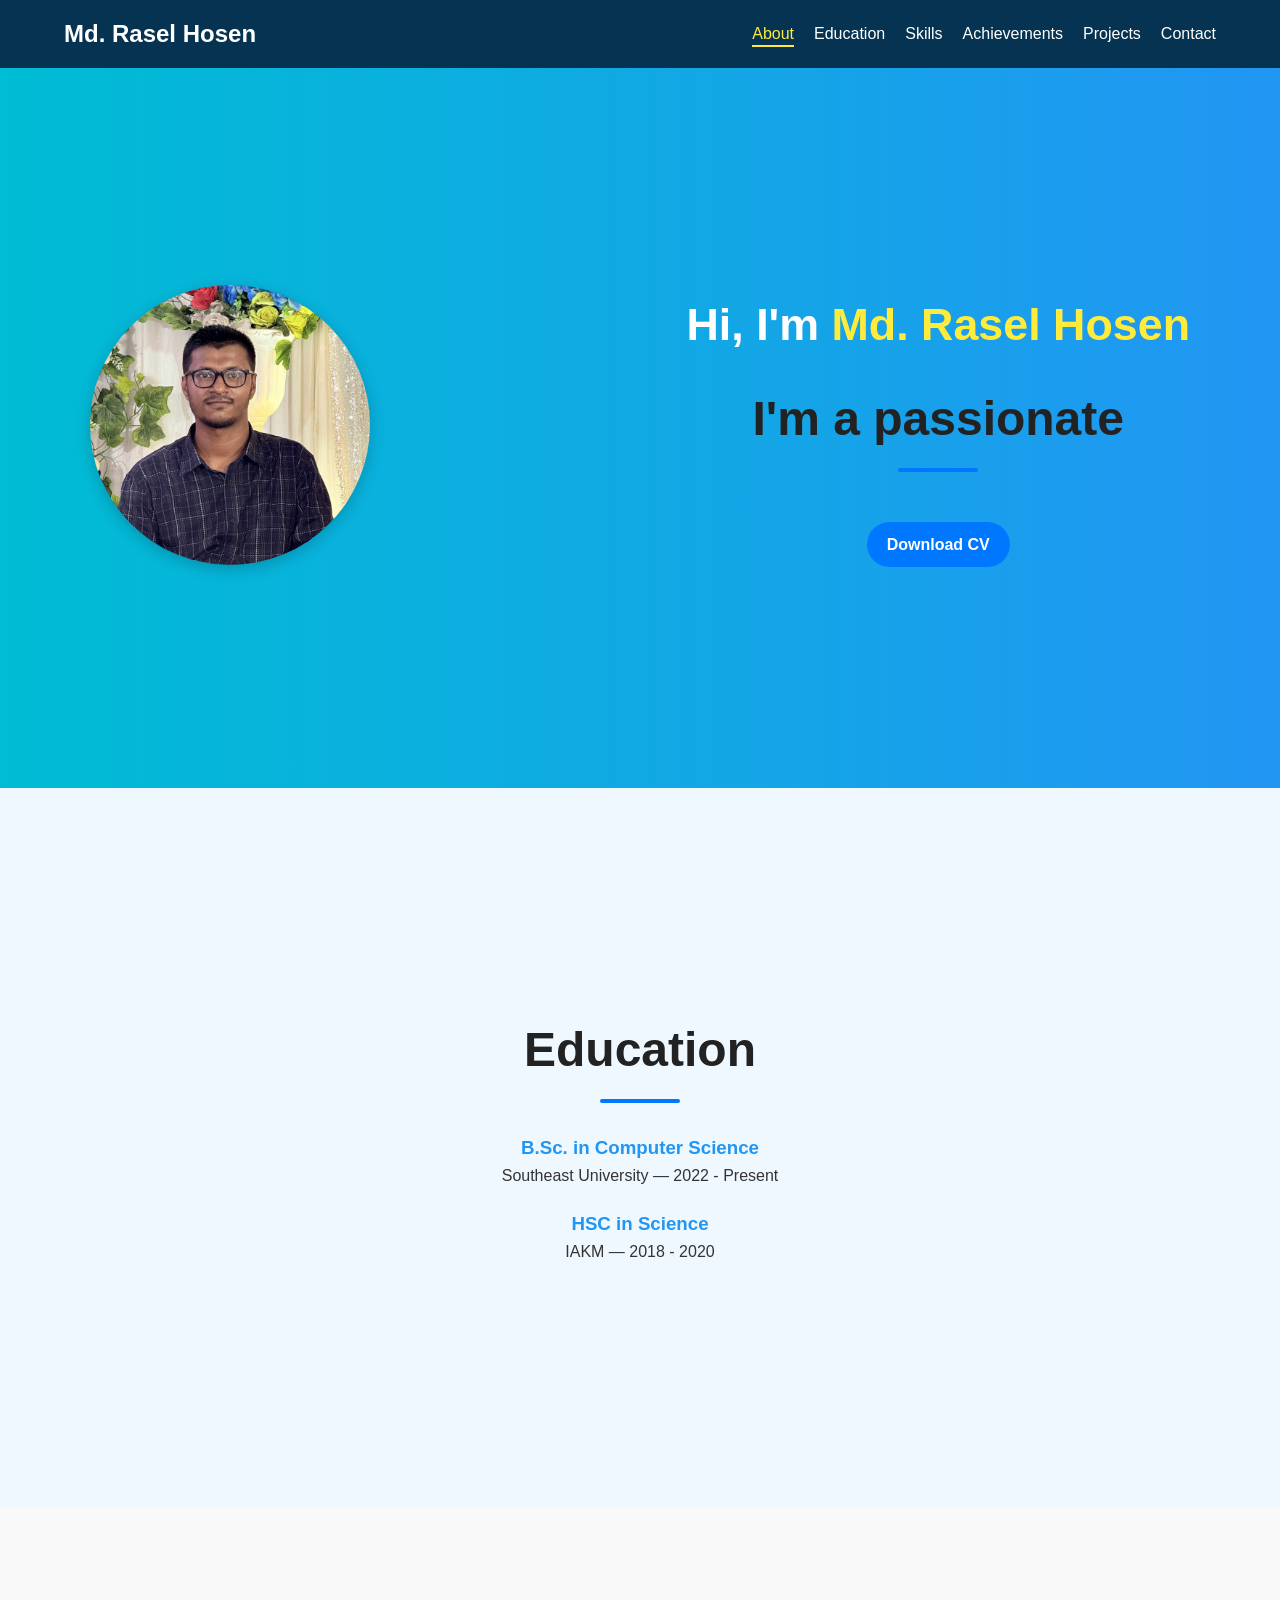
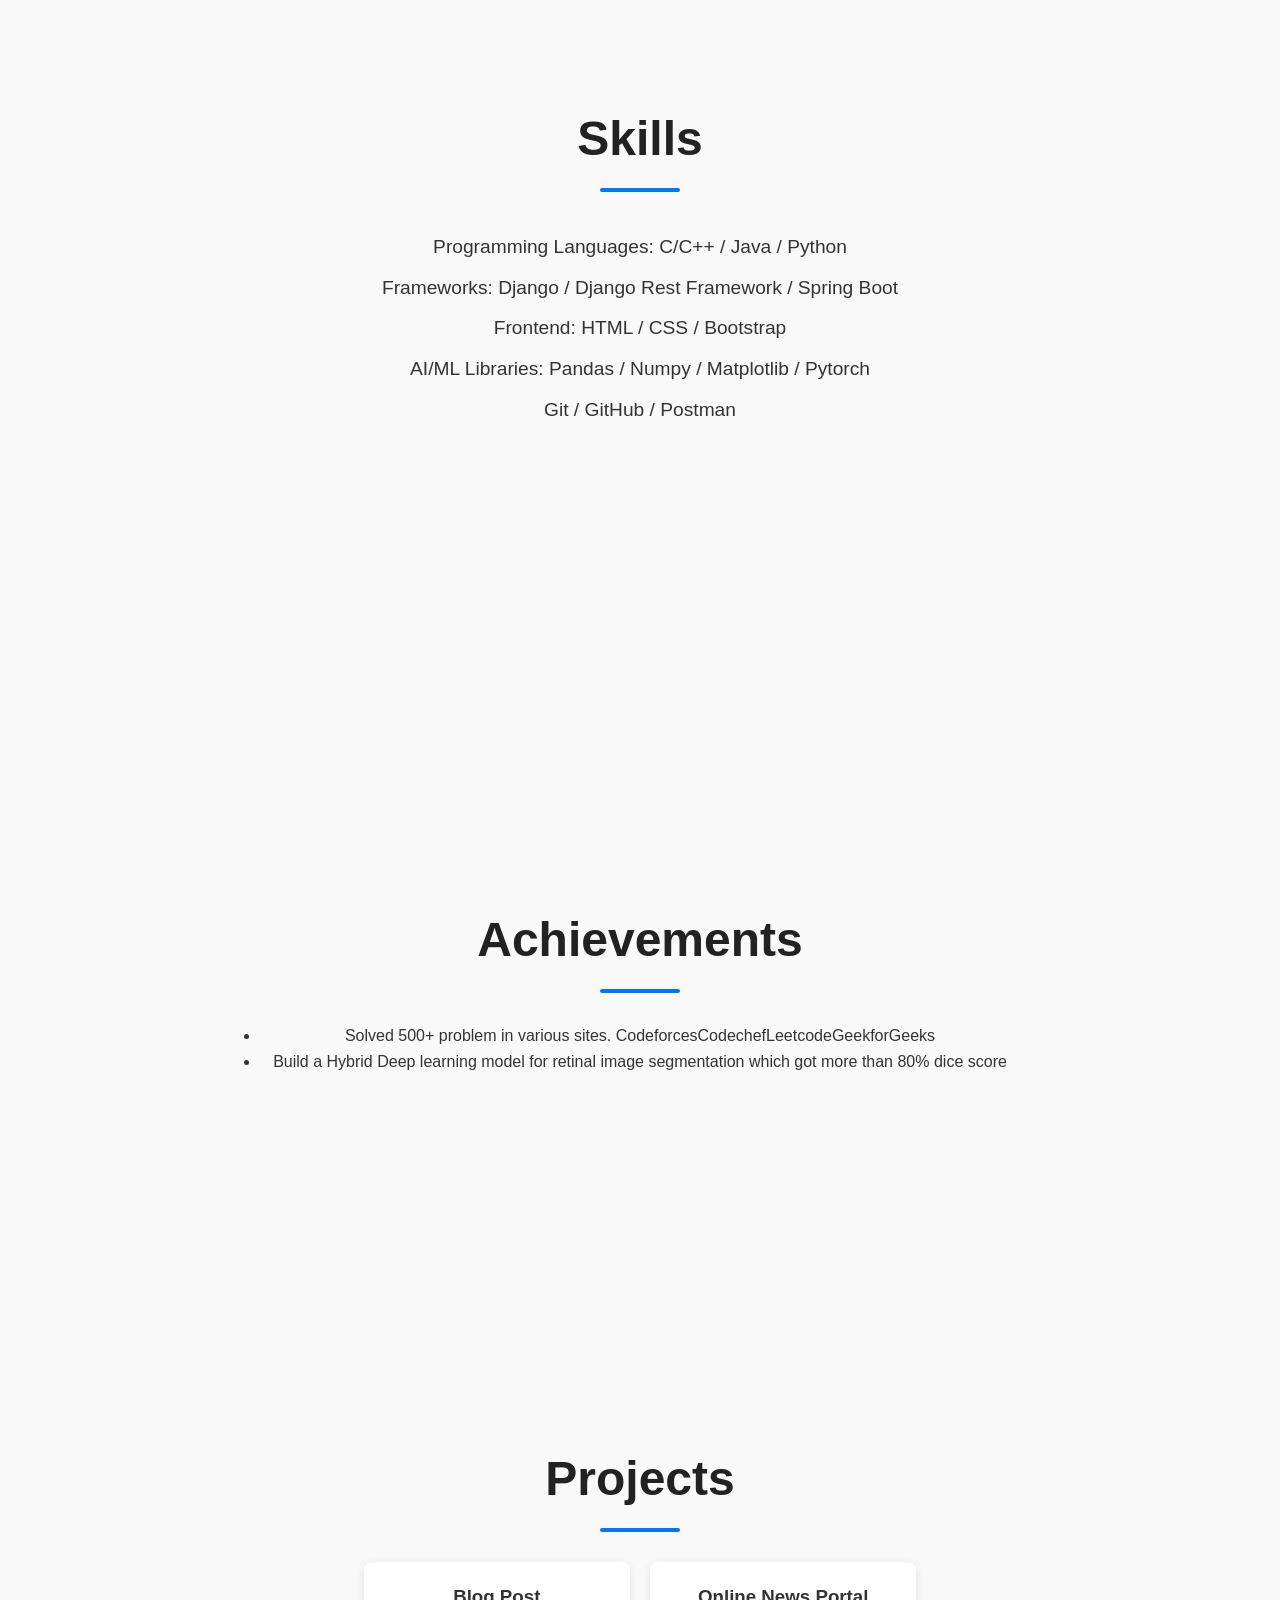
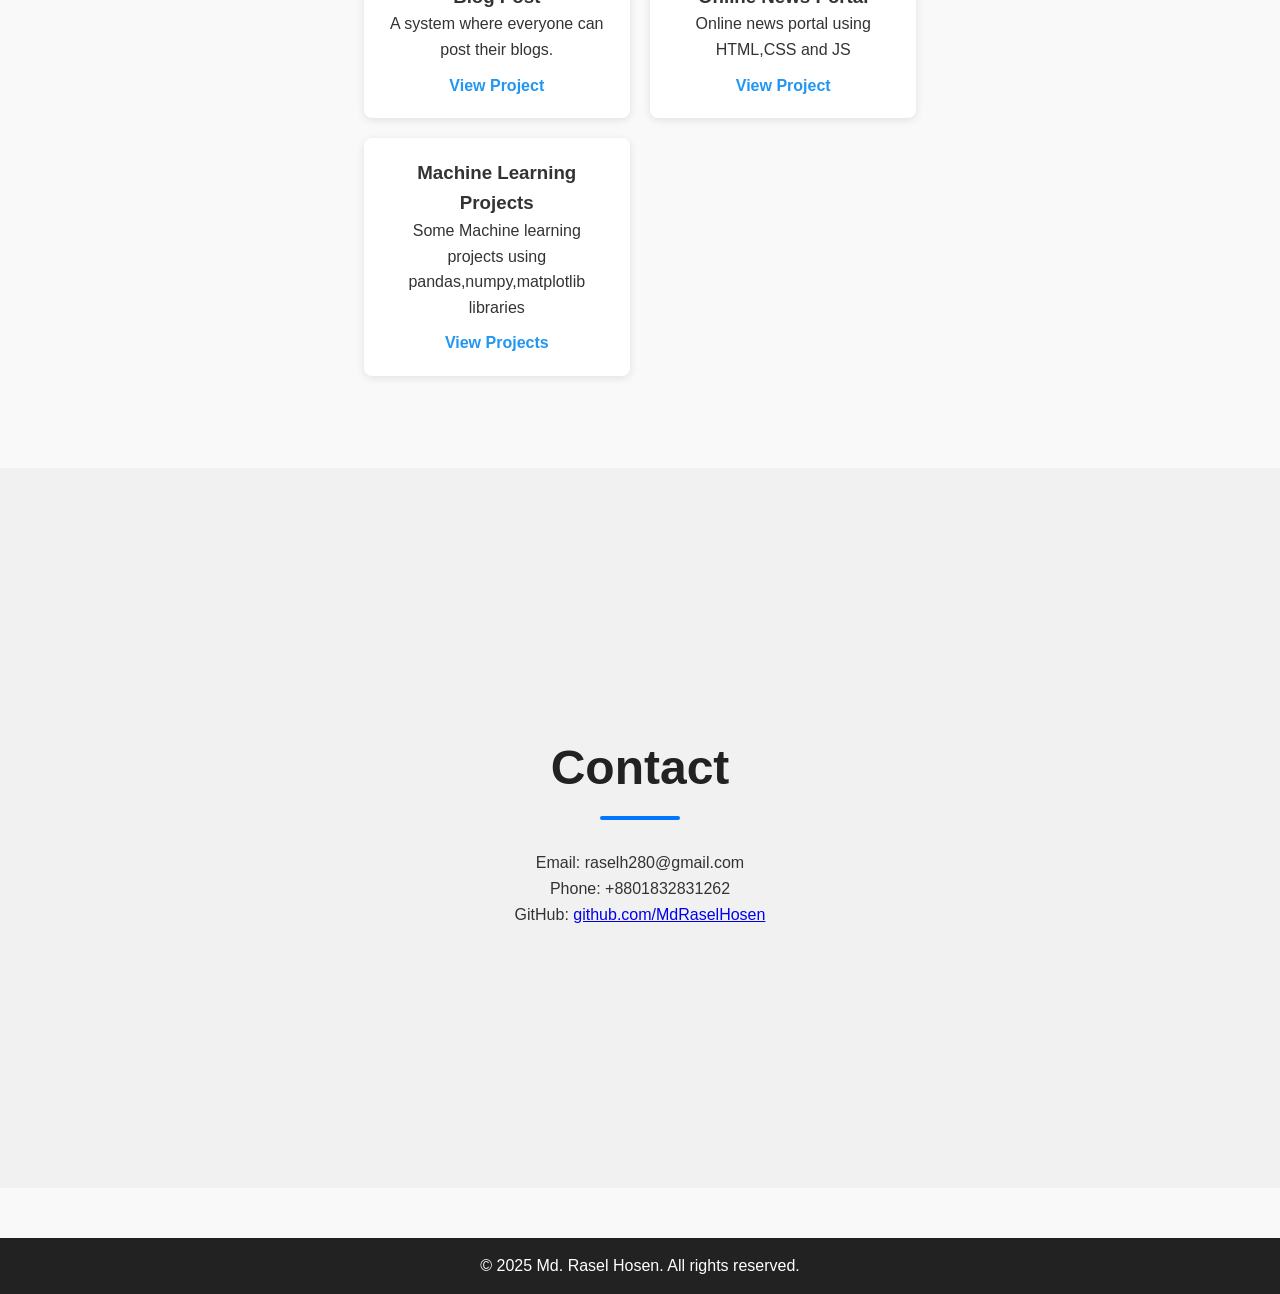
==== index.html @ 3da98ee2 "add cv for download" ====
<!DOCTYPE html>
<html lang="en">
  <head>
    <meta charset="UTF-8" />
    <meta name="viewport" content="width=device-width, initial-scale=1.0" />
    <title>Md Rasel Hosen</title>
    <link rel="stylesheet" href="style.css" />
  </head>
  <body>
    <!-- Navigation Bar -->
    <header>
      <nav class="navbar">
        <div class="logo">Md. Rasel Hosen</div>
        <div class="menu-icon" id="menu-icon">&#9776;</div>
        <ul class="nav-links" id="nav-links">
          <li><a href="#home" class="active">About</a></li>
          <!-- <li><a href="#about">About</a></li> -->
          <li><a href="#education">Education</a></li>
          <li><a href="#skills">Skills</a></li>
          <li><a href="#achievement">Achievements</a></li>
          <li><a href="#projects">Projects</a></li>
          <li><a href="#contact">Contact</a></li>
        </ul>
      </nav>
    </header>

    <!-- Home Section -->
    <section id="home" class="section home home-section">
      <div class="home-container">
        <div class="home-left">
          <img src="profile.png" alt="Project X" loading="lazy">
        </div>

        <div class="home-right">
          <h1>Hi, I'm <span class="highlight">Md. Rasel Hosen</span></h1>
          <p><h2 class="typing">I'm a passionate Web Developer and AI Engineer</h2></p>
          <a href="/Users/raselhosen/Portfolio/MdRaselHosen_CV.pdf" download="Md_Rasel_Hosen_CV.pdf" class="btn">Download CV</a>
        </div>
      </div>
    </section>

    <!-- About Section
    <section id="about" class="section about">
      <h2>About Me</h2>
      <p>
        Hello! I'm a web developer who loves building responsive, user-friendly
        websites and applications. I specialize in front-end development but
        also enjoy exploring full-stack technologies.
      </p>
    </section> -->

    <!-- Education Section -->
    <section id="education" class="section education">
      <h2>Education</h2>
      <div class="edu-item">
        <h3>B.Sc. in Computer Science</h3>
        <p>Southeast University — 2022 - Present</p>
      </div>
      <div class="edu-item">
        <h3>HSC in Science</h3>
        <p>IAKM — 2018 - 2020</p>
      </div>
    </section>

    <!-- Skills Section -->
    <section id="skills" class="section skills">
      <h2>Skills</h2>
      <ul>
        <li>Programming Languages: C/C++ / Java / Python</li>
        <li>Frameworks: Django / Django Rest Framework / Spring Boot</li>
        <li>Frontend: HTML / CSS / Bootstrap</li>
        <li>AI/ML Libraries: Pandas / Numpy / Matplotlib / Pytorch</li>
        <li>Git / GitHub / Postman</li>
      </ul>
    </section>
    <section id="achievement" class="section achievement">
      <h2>Achievements</h2>
      <div class="content">
        <ul>
          <li>Solved 500+ problem in various sites. <a>Codeforces</a><a>Codechef</a><a>Leetcode</a><a>GeekforGeeks</a></li>
          <li>Build a Hybrid Deep learning model for retinal image segmentation which got more than 80% dice score</li>
        </ul>
      </div>
    </section>

    <!-- Projects Section -->
    <section id="projects" class="section projects">
      <h2>Projects</h2>
      <div class="project-list">
        <div class="project-card">
          <h3>Blog Post</h3>
          <p>A system where everyone can post their blogs.</p>
          <a href="#" target="_blank">View Project</a>
        </div>
        <div class="project-card">
          <h3>Online News Portal</h3>
          <p>Online news portal using HTML,CSS and JS</p>
          <a href="#" target="_blank">View Project</a>
        </div>
        <div class="project-card">
          <h3>Machine Learning Projects</h3>
          <p>Some Machine learning projects using pandas,numpy,matplotlib libraries</p>
          <a href="#" target="_blank">View Projects</a>
        </div>
      </div>
    </section>

    <!-- Contact Section -->
    <section id="contact" class="section contact">
      <h2>Contact</h2>
      <p>Email: raselh280@gmail.com</p>
      <p>Phone: +8801832831262</p>
      <p>
        GitHub:
        <a href="https://github.com/MdRaselHosen">github.com/MdRaselHosen</a>
      </p>
    </section>

    <footer>
      <p>&copy; 2025 Md. Rasel Hosen. All rights reserved.</p>
    </footer>

    <!-- ===== Scroll Spy + Responsive Menu JS ===== -->
    <script>
      // --- Scroll Spy ---
      const sections = document.querySelectorAll("section");
      const navLinks = document.querySelectorAll(".nav-links a");

      window.addEventListener("scroll", () => {
        let current = "";
        sections.forEach((section) => {
          const sectionTop = section.offsetTop;
          const sectionHeight = section.clientHeight;
          if (pageYOffset >= sectionTop - sectionHeight / 3) {
            current = section.getAttribute("id");
          }
        });

        navLinks.forEach((link) => {
          link.classList.remove("active");
          if (link.getAttribute("href") === "#" + current) {
            link.classList.add("active");
          }
        });
      });

      // --- Responsive Navbar Toggle ---
      const menuIcon = document.getElementById("menu-icon");
      const navMenu = document.getElementById("nav-links");

      menuIcon.addEventListener("click", () => {
        navMenu.classList.toggle("show");
      });

      // Close menu when clicking a link (mobile)
      navLinks.forEach((link) => {
        link.addEventListener("click", () => {
          navMenu.classList.remove("show");
        });
      });

      const texts = [
        "I'm a passionate ",
        "Web Developer"
      ];
      let count = 0;
      let index = 0;
      let currentText = "";
      let letter = "";
      const typingElement = document.querySelector(".typing");

      function type(){
        if(count === texts.length){
          count = 0;
        }
        currentText = texts[count];
        letter = currentText.slice(0, ++index);
        typingElement.textContent = letter;
        if(letter.length === currentText.length){
          count++;
          index = 0;
          setTimeout(type, 2000); // Pause before typing next text
        } else {
          setTimeout(type, 100); // Typing speed
        }
      }
      function erase(){
        if(count === texts.length){
          count = 0;
        }
        currentText = texts[count];
        letter = currentText.slice(0, --index);
        typingElement.textContent = letter;
        if(letter.length === 0){
          count++;
          index = 0;
          setTimeout(type, 500); // Pause before typing next text
        } else {
          setTimeout(erase, 50); // Erasing speed
        }
      }
      document.addEventListener("DOMContentLoaded", function(){
        if(typingElement){
          type();
        }
      });
    </script>
  </body>
</html>
---- style.css ----
/* Reset */
* {
  margin: 0;
  padding: 0;
  box-sizing: border-box;
}

html {
  scroll-behavior: smooth;
}

/* Body */
body {
  font-family: Arial, sans-serif;
  background: #f9f9f9;
  color: #333;
  line-height: 1.6;
}

/* Navbar */
header {
  background: #063351;
  color: #fff;
  padding: 15px 0;
  position: sticky;
  top: 0;
  z-index: 1000;
}

.navbar {
  width: 90%;
  margin: auto;
  display: flex;
  justify-content: space-between;
  align-items: center;
}

.logo {
  font-size: 1.5rem;
  font-weight: bold;
}

.nav-links {
  list-style: none;
  display: flex;
  gap: 20px;
}

.nav-links li a {
  color: #fff;
  text-decoration: none;
  font-weight: 500;
  padding-bottom: 3px;
}

.nav-links li a:hover {
  color: #00bcd4;
}

.nav-links li a.active {
  color: #ffeb3b;
  border-bottom: 2px solid #ffeb3b;
  transition: 0.3s;
}

/* Hamburger Icon */
.menu-icon {
  display: none;
  font-size: 28px;
  cursor: pointer;
  color: white;
}

/* Sections */
/* Sections */
.section {
  width: 100%;
  padding: 80px 10%;
  box-sizing: border-box;
  min-height:80vh;
  display: flex;
  justify-content: center;
}

/* Home */
.home {
  background: linear-gradient(to right, #00bcd4, #2196f3);
  color: white;
  text-align: center;
  padding: 120px 20px;
}
.home-section{
  min-height: 80vh;
  display: flex;
  align-items: center;
  justify-content: center;
  background: linear-gradient(to right, #00bcd4, #2196f3);
}
.home-container{
  display:flex;
  align-items:center;
  justify-content:space-between;
  gap:50px;
  width: 90%;
  max-width: 1100px;
}
.home-left img{
  width: 280px;
  height: 280px;
  border-radius: 50%;
  object-fit:cover;
  box-shadow: 0 4px 15px rgba(0,0,0,0.2);
}
.home-right h1{
  font-size: 2.8rem;
  margin-bottom: 15px;
}
.home-right h2{
  font-size: 1.5rem;
  margin-bottom: 15px;
  color:#0077ff;
  min-height: 40px;
}
.home-right p{
  font-size: 1.1rem;
  margin-bottom: 20px;
  color: #333;
}
.highlight{
  color: #0077ff;
}

.home h1 span {
  color: #ffeb3b;
}

.btn {
  display: inline-block;
  padding: 10px 20px;
  margin-top: 20px;
  background: #0077ff;
  color: #fff;
  text-decoration: none;
  border-radius: 30px;
  font-weight: bold;
  transition: 0.3s;
}
.btn:hover{
  background: #005fcb;
}
@media (max-width: 768px) {
  .home-container {
    flex-direction: column;
    text-align: center;
  }

  .home-left img {
    width: 200px;
    height: 200px;
  }

  .home-right h1 {
    font-size: 2rem;
  }

  .home-right h2 {
    font-size: 1.2rem;
  }
}

#education,
#skills,
#projects,
#contact,
#achievement{
  text-align:center;
  display:flex;
  flex-direction:column;
  align-items:center;
  justify-content:center;
}

#education .content,
#skills .content,
#projects .content,
#contact .content,
#achievement .content{
  max-width:800px;
  width: 100%;
  margin:0 auto;
  padding: 0 20px;
}

.section h2{
  font-size: 3rem;
  font-weight:700;
  margin-bottom:30px;
  text-align:center;
  color:#222;
  position:relative;
}
.section h2::after{
  content:'';
  width:80px;
  height:4px;
  background:#0077ff;
  display:block;
  margin:10px auto 0;
  border-radius: 2px;
}


/* About */
.about {
  background: #fff;
  text-align: center;
}

.about p {
  max-width: 700px;
  margin: auto;
}

/* Education */
.education {
  background: #f0f8ff;
}

.education .edu-item {
  margin-bottom: 20px;
}

.education h3 {
  color: #2196f3;
}

/* Skills */
.skills ul {
  list-style: none;
  text-align: center;
}

.skills li {
  margin: 10px 0;
  font-size: 1.2rem;
}

/* Projects */
.projects .project-list {
  display: grid;
  grid-template-columns: repeat(auto-fit, minmax(250px, 1fr));
  gap: 20px;
}

.project-card {
  background: #fff;
  padding: 20px;
  border-radius: 8px;
  box-shadow: 0 2px 8px rgba(0,0,0,0.1);
  text-align: center;
}

.project-card a {
  display: inline-block;
  margin-top: 10px;
  color: #2196f3;
  text-decoration: none;
  font-weight: bold;
}

/* Contact */
.contact {
  background: #f1f1f1;
  text-align: center;
}

footer {
  background: #222;
  color: #fff;
  text-align: center;
  padding: 15px 0;
  margin-top: 50px;
}

/* Responsive */
@media (max-width: 768px) {
  .menu-icon {
    display: block;
  }

  .nav-links {
    position: absolute;
    top: 70px;
    left: 0;
    width: 100%;
    background: #222;
    flex-direction: column;
    align-items: center;
    display: none;
    gap: 20px;
    padding: 20px 0;
  }

  .nav-links.show {
    display: flex;
  }

  .nav-links li a {
    font-size: 1.2rem;
  }
}
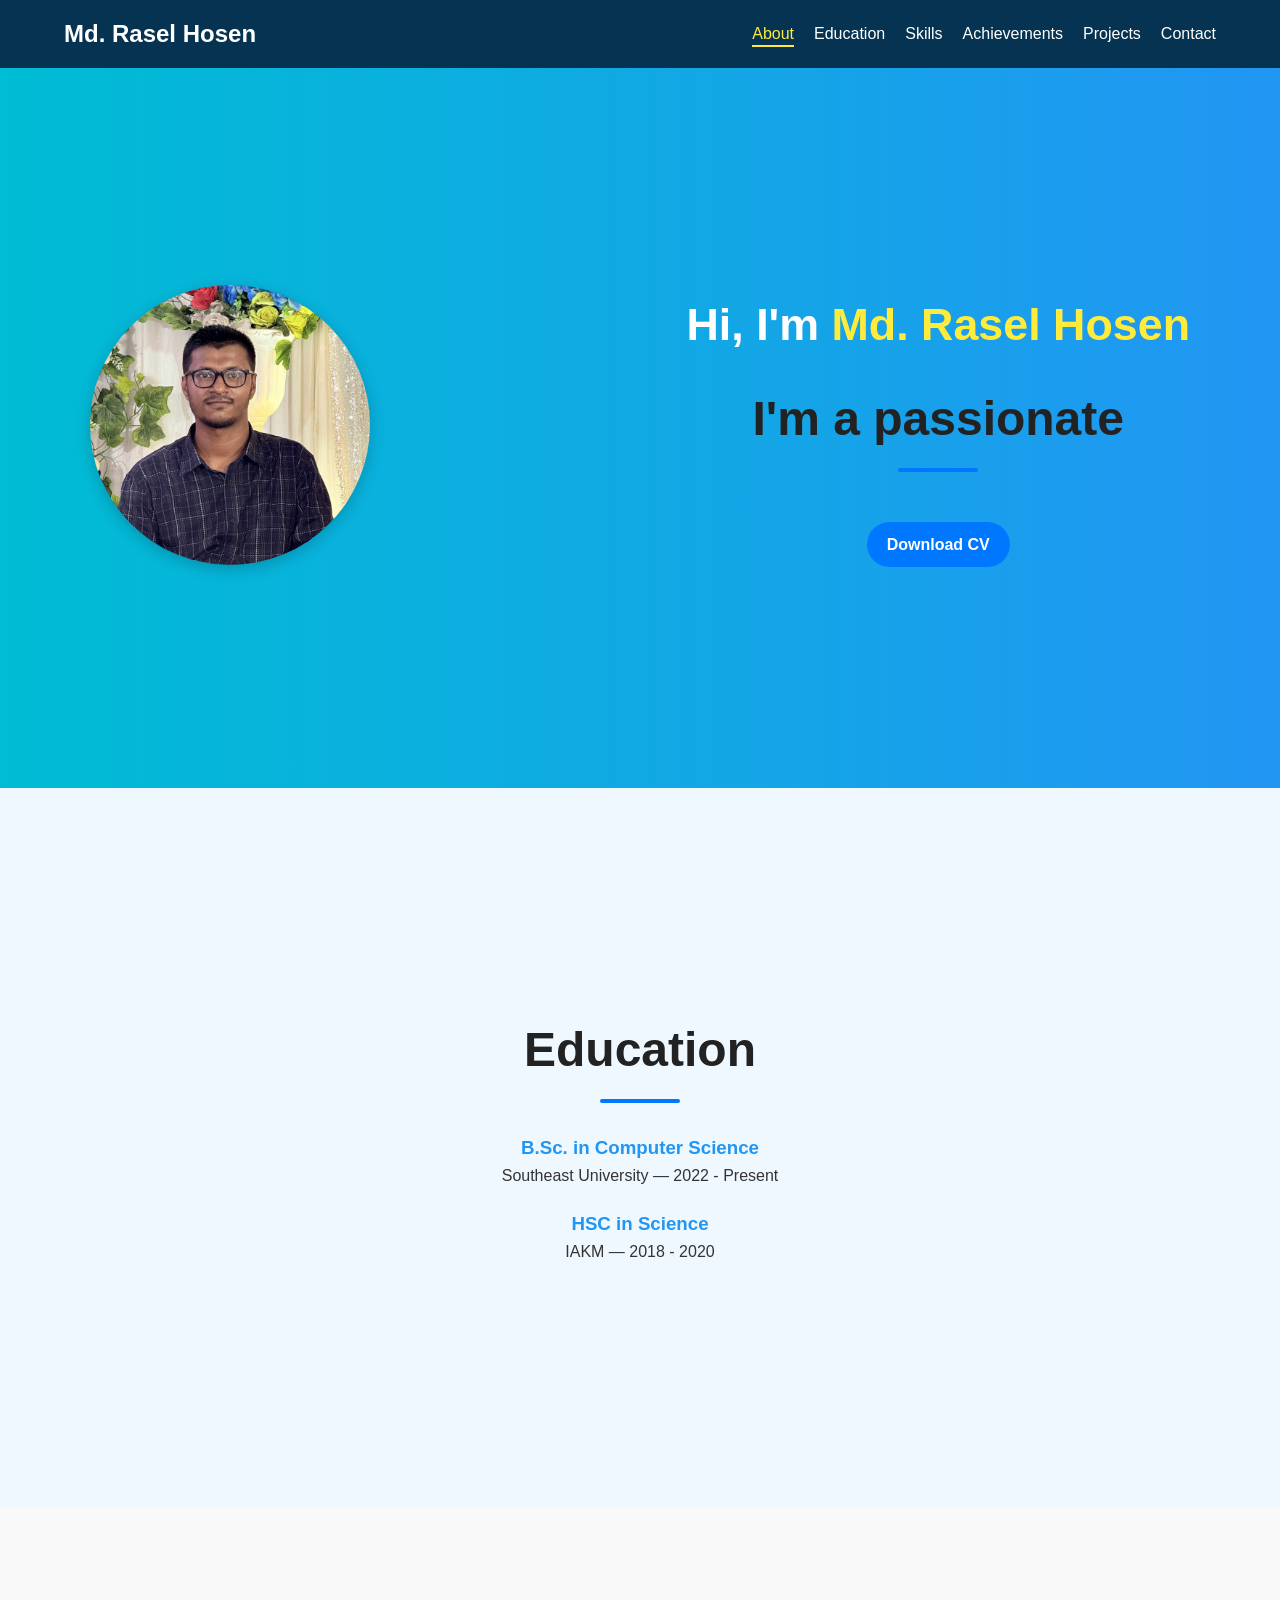
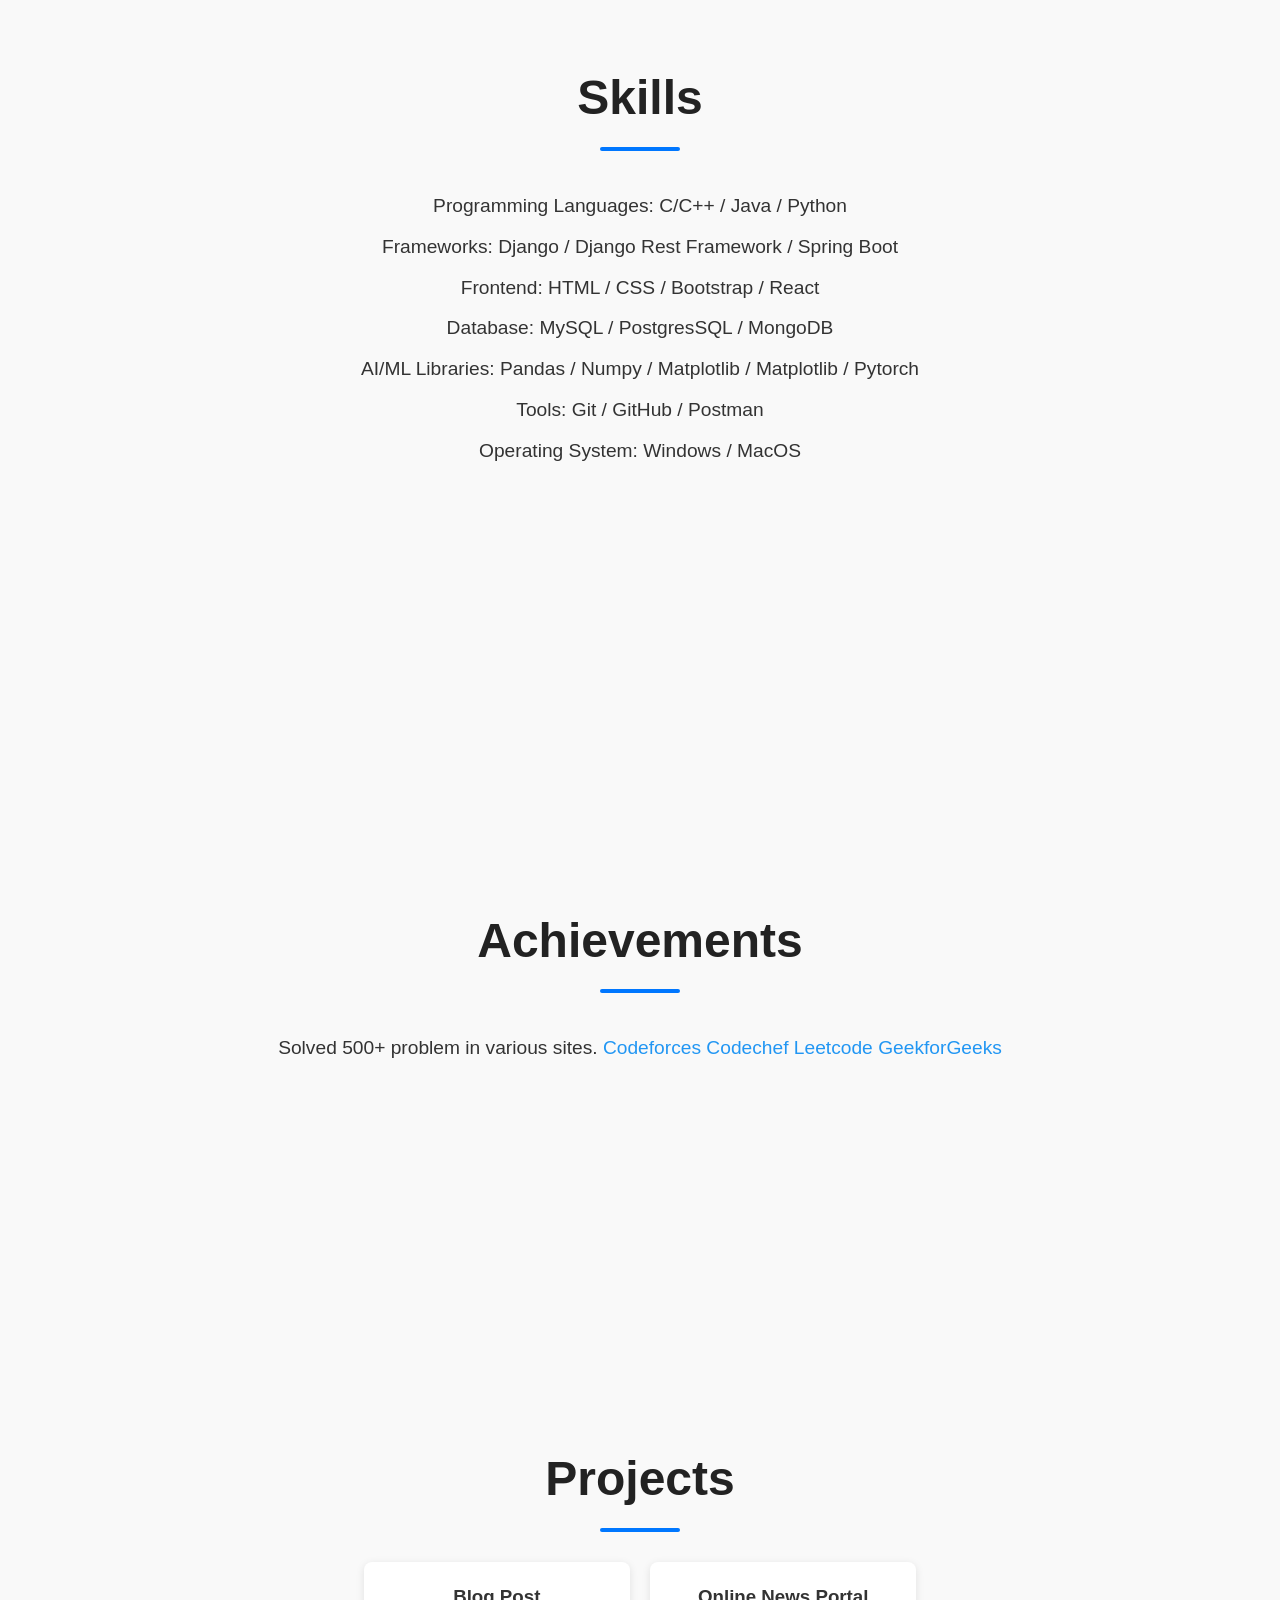
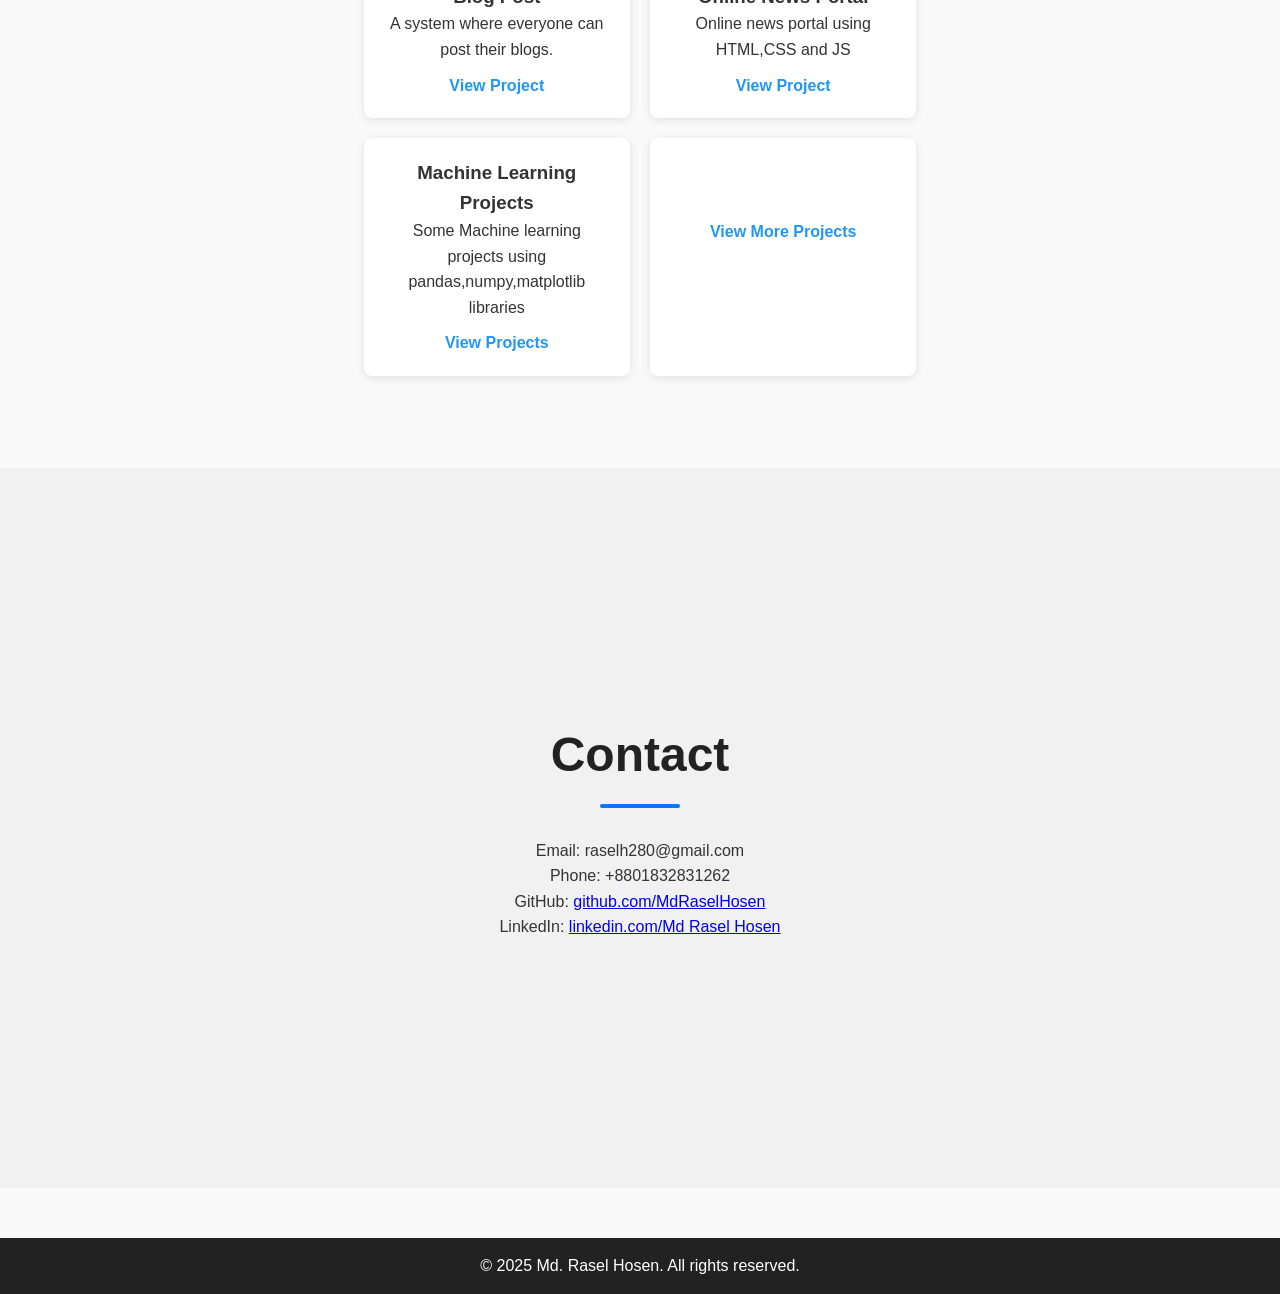
==== commit 49d996d9: "add coding judge link" ====
--- a/index.html
+++ b/index.html
@@ -7,14 +7,12 @@
     <link rel="stylesheet" href="style.css" />
   </head>
   <body>
-    <!-- Navigation Bar -->
     <header>
       <nav class="navbar">
         <div class="logo">Md. Rasel Hosen</div>
         <div class="menu-icon" id="menu-icon">&#9776;</div>
         <ul class="nav-links" id="nav-links">
           <li><a href="#home" class="active">About</a></li>
-          <!-- <li><a href="#about">About</a></li> -->
           <li><a href="#education">Education</a></li>
           <li><a href="#skills">Skills</a></li>
           <li><a href="#achievement">Achievements</a></li>
@@ -24,7 +22,7 @@
       </nav>
     </header>
 
-    <!-- Home Section -->
+
     <section id="home" class="section home home-section">
       <div class="home-container">
         <div class="home-left">
@@ -33,23 +31,12 @@
 
         <div class="home-right">
           <h1>Hi, I'm <span class="highlight">Md. Rasel Hosen</span></h1>
-          <p><h2 class="typing">I'm a passionate Web Developer and AI Engineer</h2></p>
+          <p><h2 class="typing">I'm a passionate Web Developer and AI/ML Engineer</h2></p>
           <a href="/Users/raselhosen/Portfolio/MdRaselHosen_CV.pdf" download="Md_Rasel_Hosen_CV.pdf" class="btn">Download CV</a>
         </div>
       </div>
     </section>
 
-    <!-- About Section
-    <section id="about" class="section about">
-      <h2>About Me</h2>
-      <p>
-        Hello! I'm a web developer who loves building responsive, user-friendly
-        websites and applications. I specialize in front-end development but
-        also enjoy exploring full-stack technologies.
-      </p>
-    </section> -->
-
-    <!-- Education Section -->
     <section id="education" class="section education">
       <h2>Education</h2>
       <div class="edu-item">
@@ -62,50 +49,56 @@
       </div>
     </section>
 
-    <!-- Skills Section -->
     <section id="skills" class="section skills">
       <h2>Skills</h2>
       <ul>
         <li>Programming Languages: C/C++ / Java / Python</li>
         <li>Frameworks: Django / Django Rest Framework / Spring Boot</li>
-        <li>Frontend: HTML / CSS / Bootstrap</li>
-        <li>AI/ML Libraries: Pandas / Numpy / Matplotlib / Pytorch</li>
-        <li>Git / GitHub / Postman</li>
+        <li>Frontend: HTML / CSS / Bootstrap / React</li>
+        <li>Database: MySQL / PostgresSQL / MongoDB</li>
+        <li>AI/ML Libraries: Pandas / Numpy / Matplotlib / Matplotlib / Pytorch</li>
+        <li>Tools: Git / GitHub / Postman</li>
+        <li>Operating System: Windows / MacOS</li>
+
       </ul>
     </section>
     <section id="achievement" class="section achievement">
       <h2>Achievements</h2>
-      <div class="content">
         <ul>
-          <li>Solved 500+ problem in various sites. <a>Codeforces</a><a>Codechef</a><a>Leetcode</a><a>GeekforGeeks</a></li>
-          <li>Build a Hybrid Deep learning model for retinal image segmentation which got more than 80% dice score</li>
+          <li>Solved 500+ problem in various sites. <a href="https://codeforces.com/profile/Rasel_hosen">Codeforces </a>
+            <a href="https://www.codechef.com/users/raselhosen">Codechef </a>
+            <a href="https://leetcode.com/u/raselh280/">Leetcode </a>
+            <a href="https://www.geeksforgeeks.org/profile/raselh280?tab=activity">GeekforGeeks</a>
+          </li>
         </ul>
-      </div>
-    </section>
-
-    <!-- Projects Section -->
+    </section>
+
     <section id="projects" class="section projects">
       <h2>Projects</h2>
       <div class="project-list">
         <div class="project-card">
           <h3>Blog Post</h3>
           <p>A system where everyone can post their blogs.</p>
-          <a href="#" target="_blank">View Project</a>
+          <a href="https://github.com/MdRaselHosen/BlogPost.git" target="_blank">View Project</a>
         </div>
         <div class="project-card">
           <h3>Online News Portal</h3>
           <p>Online news portal using HTML,CSS and JS</p>
-          <a href="#" target="_blank">View Project</a>
+          <a href="https://github.com/MdRaselHosen/Online-News-Portal.git" target="_blank">View Project</a>
         </div>
         <div class="project-card">
           <h3>Machine Learning Projects</h3>
           <p>Some Machine learning projects using pandas,numpy,matplotlib libraries</p>
-          <a href="#" target="_blank">View Projects</a>
-        </div>
-      </div>
-    </section>
-
-    <!-- Contact Section -->
+          <a href="https://github.com/MdRaselHosen?tab=repositories" target="_blank">View Projects</a>
+        </div>
+        <div class="project-card">
+          <br>
+          <br>
+          <a href="https://github.com/MdRaselHosen?tab=repositories" target="_blank">View More Projects</a>
+        </div>
+      </div>
+    </section>
+
     <section id="contact" class="section contact">
       <h2>Contact</h2>
       <p>Email: raselh280@gmail.com</p>
@@ -114,15 +107,18 @@
         GitHub:
         <a href="https://github.com/MdRaselHosen">github.com/MdRaselHosen</a>
       </p>
+      <p>
+        LinkedIn:
+        <a href="https://www.linkedin.com/in/md-rasel-hosen-8171b42b6/">linkedin.com/Md Rasel Hosen</a>
+      </p>
     </section>
 
     <footer>
       <p>&copy; 2025 Md. Rasel Hosen. All rights reserved.</p>
     </footer>
 
-    <!-- ===== Scroll Spy + Responsive Menu JS ===== -->
     <script>
-      // --- Scroll Spy ---
+
       const sections = document.querySelectorAll("section");
       const navLinks = document.querySelectorAll(".nav-links a");
 
@@ -144,7 +140,6 @@
         });
       });
 
-      // --- Responsive Navbar Toggle ---
       const menuIcon = document.getElementById("menu-icon");
       const navMenu = document.getElementById("nav-links");
 
@@ -152,7 +147,6 @@
         navMenu.classList.toggle("show");
       });
 
-      // Close menu when clicking a link (mobile)
       navLinks.forEach((link) => {
         link.addEventListener("click", () => {
           navMenu.classList.remove("show");
@@ -179,9 +173,9 @@
         if(letter.length === currentText.length){
           count++;
           index = 0;
-          setTimeout(type, 2000); // Pause before typing next text
+          setTimeout(type, 2000);
         } else {
-          setTimeout(type, 100); // Typing speed
+          setTimeout(type, 100);
         }
       }
       function erase(){
@@ -194,9 +188,9 @@
         if(letter.length === 0){
           count++;
           index = 0;
-          setTimeout(type, 500); // Pause before typing next text
+          setTimeout(type, 500);
         } else {
-          setTimeout(erase, 50); // Erasing speed
+          setTimeout(erase, 50);
         }
       }
       document.addEventListener("DOMContentLoaded", function(){
--- a/style.css
+++ b/style.css
@@ -63,7 +63,6 @@
   transition: 0.3s;
 }
 
-/* Hamburger Icon */
 .menu-icon {
   display: none;
   font-size: 28px;
@@ -71,8 +70,6 @@
   color: white;
 }
 
-/* Sections */
-/* Sections */
 .section {
   width: 100%;
   padding: 80px 10%;
@@ -82,7 +79,7 @@
   justify-content: center;
 }
 
-/* Home */
+
 .home {
   background: linear-gradient(to right, #00bcd4, #2196f3);
   color: white;
@@ -210,7 +207,6 @@
 }
 
 
-/* About */
 .about {
   background: #fff;
   text-align: center;
@@ -221,7 +217,6 @@
   margin: auto;
 }
 
-/* Education */
 .education {
   background: #f0f8ff;
 }
@@ -234,7 +229,7 @@
   color: #2196f3;
 }
 
-/* Skills */
+
 .skills ul {
   list-style: none;
   text-align: center;
@@ -244,8 +239,21 @@
   margin: 10px 0;
   font-size: 1.2rem;
 }
-
-/* Projects */
+.achievement ul {
+  list-style: none;
+  text-align: center;
+}
+
+.achievement li {
+  margin: 10px 0;
+  font-size: 1.2rem;
+}
+
+.achievement li a{
+  color: #2196f3;
+  text-decoration: none;
+}
+
 .projects .project-list {
   display: grid;
   grid-template-columns: repeat(auto-fit, minmax(250px, 1fr));
@@ -268,7 +276,6 @@
   font-weight: bold;
 }
 
-/* Contact */
 .contact {
   background: #f1f1f1;
   text-align: center;
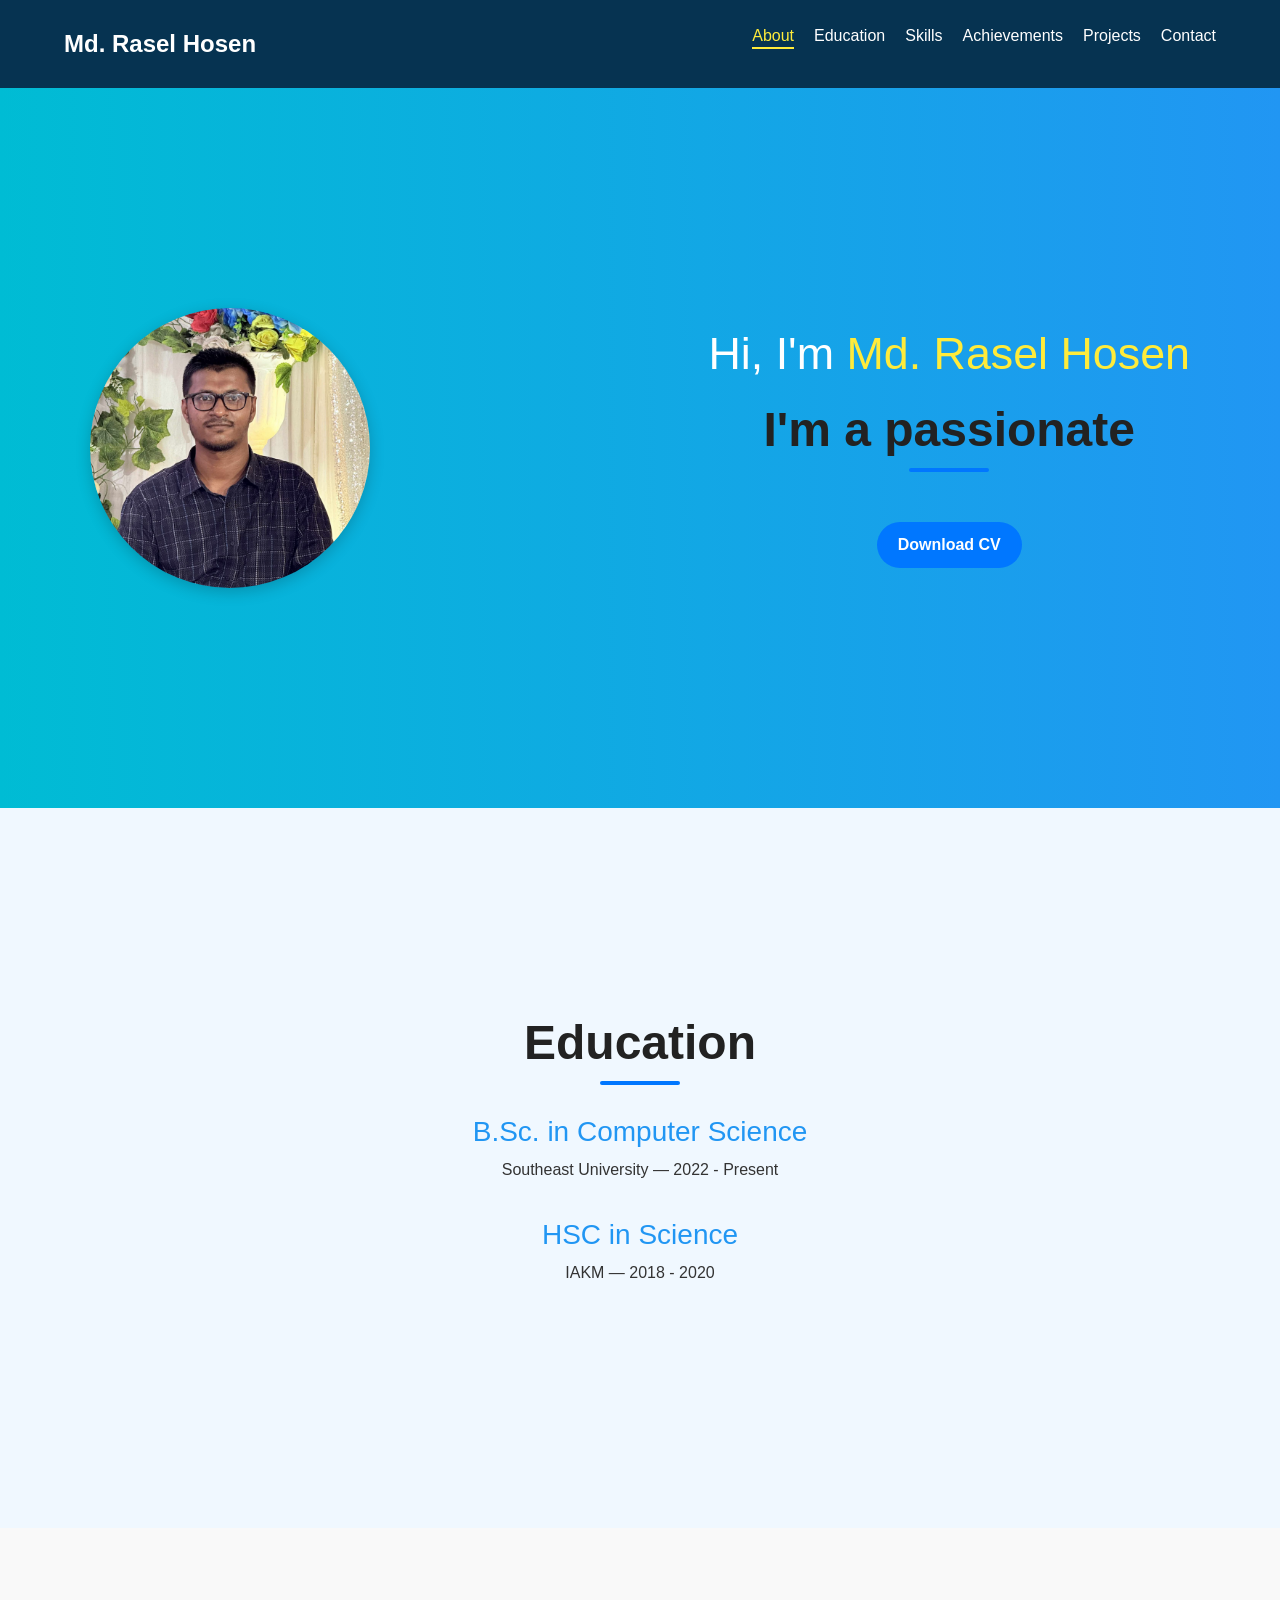
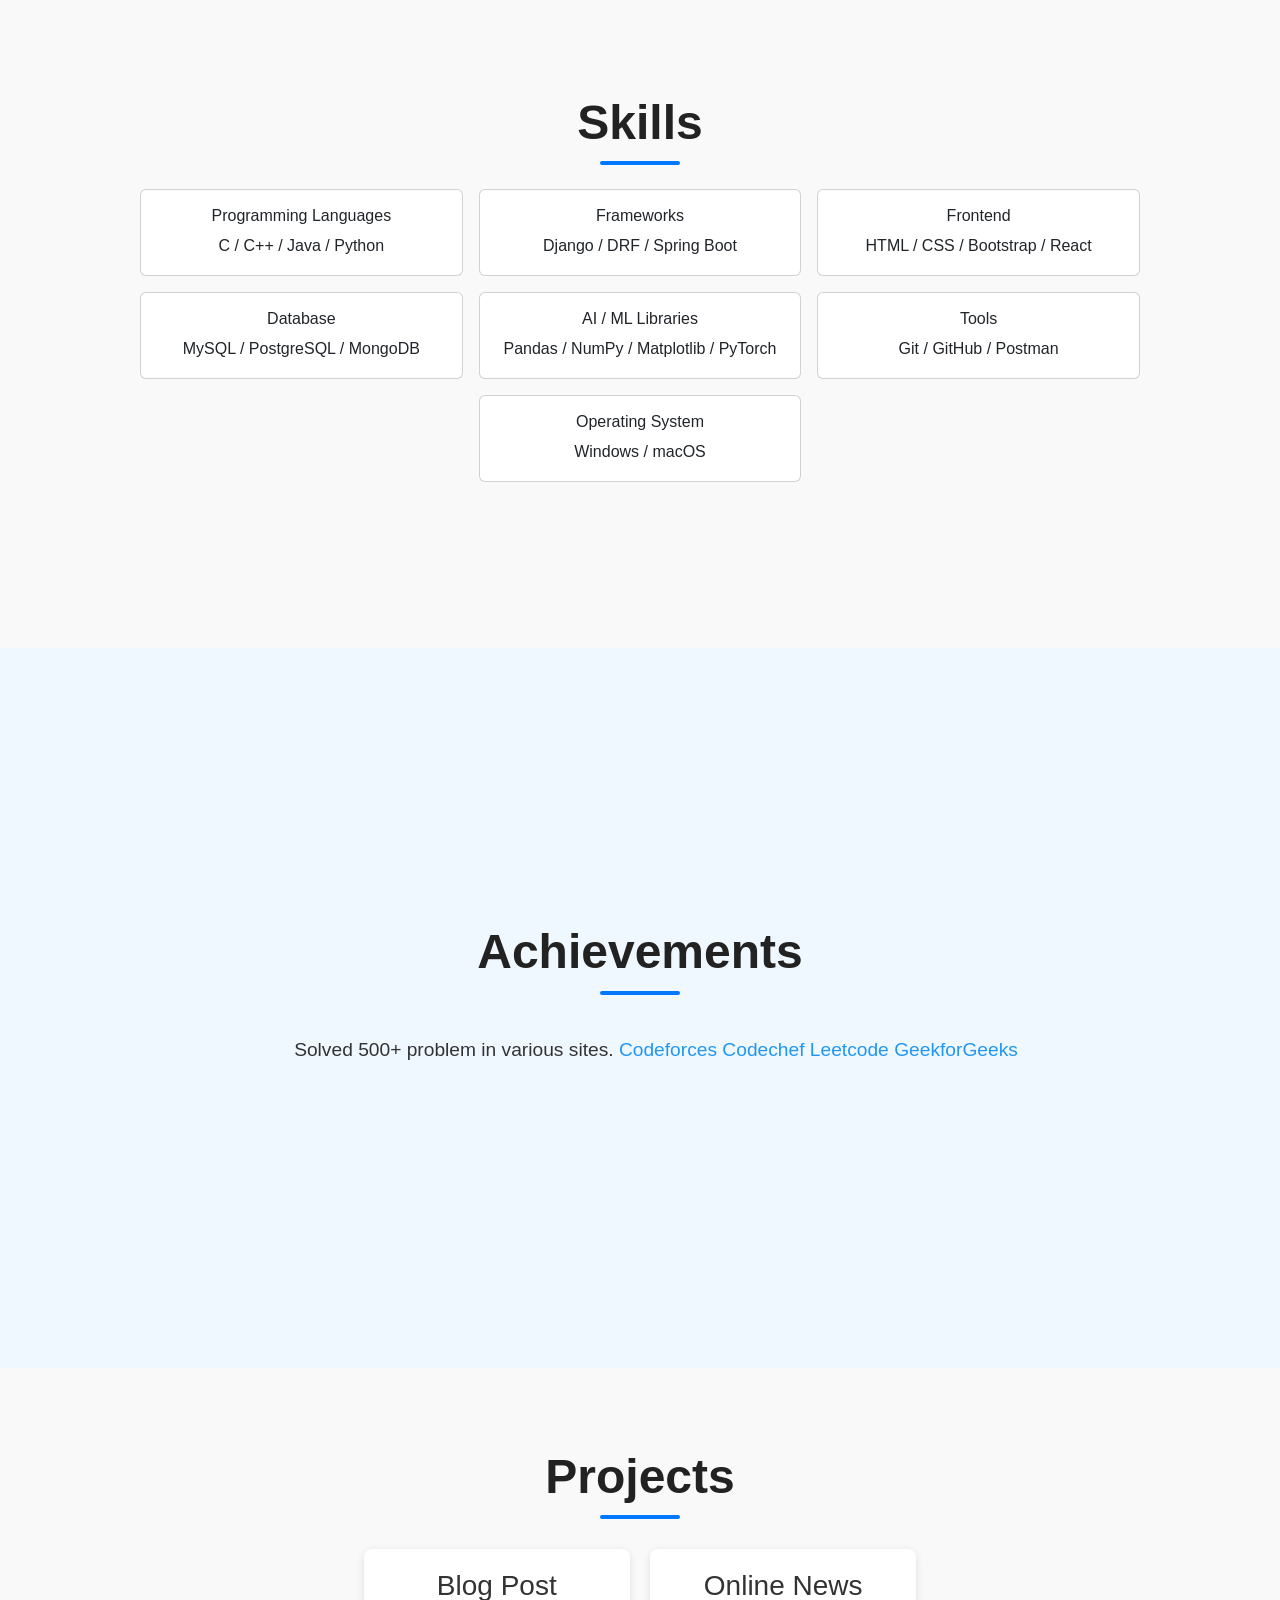
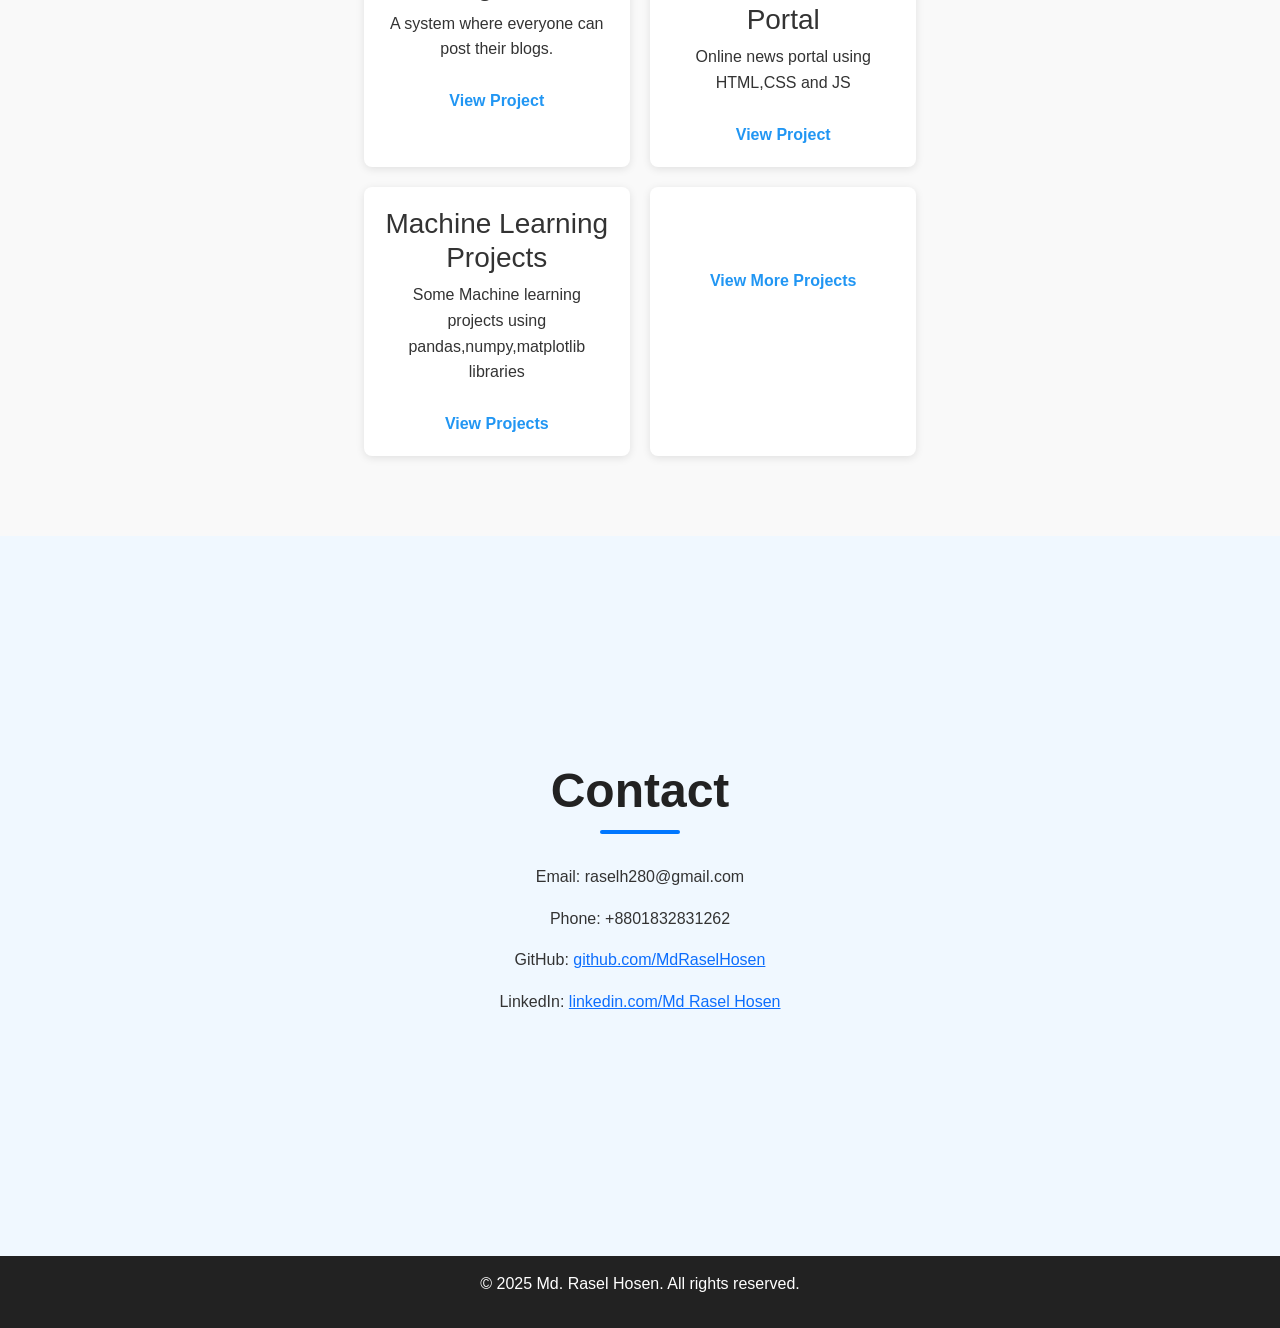
==== commit 91325f71: "add bootstrp card for skills" ====
--- a/index.html
+++ b/index.html
@@ -1,55 +1,60 @@
 <!DOCTYPE html>
 <html lang="en">
-  <head>
-    <meta charset="UTF-8" />
-    <meta name="viewport" content="width=device-width, initial-scale=1.0" />
-    <title>Md Rasel Hosen</title>
-    <link rel="stylesheet" href="style.css" />
-  </head>
-  <body>
-    <header>
-      <nav class="navbar">
-        <div class="logo">Md. Rasel Hosen</div>
-        <div class="menu-icon" id="menu-icon">&#9776;</div>
-        <ul class="nav-links" id="nav-links">
-          <li><a href="#home" class="active">About</a></li>
-          <li><a href="#education">Education</a></li>
-          <li><a href="#skills">Skills</a></li>
-          <li><a href="#achievement">Achievements</a></li>
-          <li><a href="#projects">Projects</a></li>
-          <li><a href="#contact">Contact</a></li>
-        </ul>
-      </nav>
-    </header>
-
-
-    <section id="home" class="section home home-section">
-      <div class="home-container">
-        <div class="home-left">
-          <img src="profile.png" alt="Project X" loading="lazy">
-        </div>
-
-        <div class="home-right">
-          <h1>Hi, I'm <span class="highlight">Md. Rasel Hosen</span></h1>
-          <p><h2 class="typing">I'm a passionate Web Developer and AI/ML Engineer</h2></p>
-          <a href="/Users/raselhosen/Portfolio/MdRaselHosen_CV.pdf" download="Md_Rasel_Hosen_CV.pdf" class="btn">Download CV</a>
-        </div>
-      </div>
-    </section>
-
-    <section id="education" class="section education">
-      <h2>Education</h2>
-      <div class="edu-item">
-        <h3>B.Sc. in Computer Science</h3>
-        <p>Southeast University — 2022 - Present</p>
-      </div>
-      <div class="edu-item">
-        <h3>HSC in Science</h3>
-        <p>IAKM — 2018 - 2020</p>
-      </div>
-    </section>
-
-    <section id="skills" class="section skills">
+
+<head>
+  <meta charset="UTF-8" />
+  <meta name="viewport" content="width=device-width, initial-scale=1.0" />
+  <title>Md Rasel Hosen</title>
+  <link rel="stylesheet" href="https://cdn.jsdelivr.net/npm/bootstrap@5.3.3/dist/css/bootstrap.min.css" integrity="sha384-QWTKZyjpPEjISv5WaRU9OFeRpok6YctnYmDr5pNlyT2bRjXh0JMhjY6hW+ALEwIH" crossorigin="anonymous">
+  <link rel="stylesheet" href="style.css" />
+</head>
+
+<body>
+  <header>
+    <nav class="navbar">
+      <div class="logo">Md. Rasel Hosen</div>
+      <div class="menu-icon" id="menu-icon">&#9776;</div>
+      <ul class="nav-links" id="nav-links">
+        <li><a href="#home" class="active">About</a></li>
+        <li><a href="#education">Education</a></li>
+        <li><a href="#skills">Skills</a></li>
+        <li><a href="#achievement">Achievements</a></li>
+        <li><a href="#projects">Projects</a></li>
+        <li><a href="#contact">Contact</a></li>
+      </ul>
+    </nav>
+  </header>
+
+
+  <section id="home" class="section home home-section">
+    <div class="home-container">
+      <div class="home-left">
+        <img src="profile.png" alt="Project X" loading="lazy">
+      </div>
+
+      <div class="home-right">
+        <h1>Hi, I'm <span class="highlight">Md. Rasel Hosen</span></h1>
+        <p>
+        <h2 class="typing">I'm a passionate Web Developer and AI/ML Engineer</h2>
+        </p>
+        <a href="MdRaselHosenCV.pdf" download="Md_Rasel_Hosen_CV.pdf" class="btn">Download CV</a>
+      </div>
+    </div>
+  </section>
+
+  <section id="education" class="section education">
+    <h2>Education</h2>
+    <div class="edu-item">
+      <h3>B.Sc. in Computer Science</h3>
+      <p>Southeast University — 2022 - Present</p>
+    </div>
+    <div class="edu-item">
+      <h3>HSC in Science</h3>
+      <p>IAKM — 2018 - 2020</p>
+    </div>
+  </section>
+
+  <!-- <section id="skills" class="section skills">
       <h2>Skills</h2>
       <ul>
         <li>Programming Languages: C/C++ / Java / Python</li>
@@ -61,143 +66,222 @@
         <li>Operating System: Windows / MacOS</li>
 
       </ul>
-    </section>
-    <section id="achievement" class="section achievement">
-      <h2>Achievements</h2>
-        <ul>
-          <li>Solved 500+ problem in various sites. <a href="https://codeforces.com/profile/Rasel_hosen">Codeforces </a>
-            <a href="https://www.codechef.com/users/raselhosen">Codechef </a>
-            <a href="https://leetcode.com/u/raselh280/">Leetcode </a>
-            <a href="https://www.geeksforgeeks.org/profile/raselh280?tab=activity">GeekforGeeks</a>
-          </li>
-        </ul>
-    </section>
-
-    <section id="projects" class="section projects">
-      <h2>Projects</h2>
-      <div class="project-list">
-        <div class="project-card">
-          <h3>Blog Post</h3>
-          <p>A system where everyone can post their blogs.</p>
-          <a href="https://github.com/MdRaselHosen/BlogPost.git" target="_blank">View Project</a>
-        </div>
-        <div class="project-card">
-          <h3>Online News Portal</h3>
-          <p>Online news portal using HTML,CSS and JS</p>
-          <a href="https://github.com/MdRaselHosen/Online-News-Portal.git" target="_blank">View Project</a>
-        </div>
-        <div class="project-card">
-          <h3>Machine Learning Projects</h3>
-          <p>Some Machine learning projects using pandas,numpy,matplotlib libraries</p>
-          <a href="https://github.com/MdRaselHosen?tab=repositories" target="_blank">View Projects</a>
-        </div>
-        <div class="project-card">
-          <br>
-          <br>
-          <a href="https://github.com/MdRaselHosen?tab=repositories" target="_blank">View More Projects</a>
-        </div>
-      </div>
-    </section>
-
-    <section id="contact" class="section contact">
-      <h2>Contact</h2>
-      <p>Email: raselh280@gmail.com</p>
-      <p>Phone: +8801832831262</p>
-      <p>
-        GitHub:
-        <a href="https://github.com/MdRaselHosen">github.com/MdRaselHosen</a>
-      </p>
-      <p>
-        LinkedIn:
-        <a href="https://www.linkedin.com/in/md-rasel-hosen-8171b42b6/">linkedin.com/Md Rasel Hosen</a>
-      </p>
-    </section>
-
-    <footer>
-      <p>&copy; 2025 Md. Rasel Hosen. All rights reserved.</p>
-    </footer>
-
-    <script>
-
-      const sections = document.querySelectorAll("section");
-      const navLinks = document.querySelectorAll(".nav-links a");
-
-      window.addEventListener("scroll", () => {
-        let current = "";
-        sections.forEach((section) => {
-          const sectionTop = section.offsetTop;
-          const sectionHeight = section.clientHeight;
-          if (pageYOffset >= sectionTop - sectionHeight / 3) {
-            current = section.getAttribute("id");
-          }
-        });
-
-        navLinks.forEach((link) => {
-          link.classList.remove("active");
-          if (link.getAttribute("href") === "#" + current) {
-            link.classList.add("active");
-          }
-        });
-      });
-
-      const menuIcon = document.getElementById("menu-icon");
-      const navMenu = document.getElementById("nav-links");
-
-      menuIcon.addEventListener("click", () => {
-        navMenu.classList.toggle("show");
-      });
-
-      navLinks.forEach((link) => {
-        link.addEventListener("click", () => {
-          navMenu.classList.remove("show");
-        });
-      });
-
-      const texts = [
-        "I'm a passionate ",
-        "Web Developer"
-      ];
-      let count = 0;
-      let index = 0;
-      let currentText = "";
-      let letter = "";
-      const typingElement = document.querySelector(".typing");
-
-      function type(){
-        if(count === texts.length){
-          count = 0;
-        }
-        currentText = texts[count];
-        letter = currentText.slice(0, ++index);
-        typingElement.textContent = letter;
-        if(letter.length === currentText.length){
-          count++;
-          index = 0;
-          setTimeout(type, 2000);
-        } else {
-          setTimeout(type, 100);
-        }
-      }
-      function erase(){
-        if(count === texts.length){
-          count = 0;
-        }
-        currentText = texts[count];
-        letter = currentText.slice(0, --index);
-        typingElement.textContent = letter;
-        if(letter.length === 0){
-          count++;
-          index = 0;
-          setTimeout(type, 500);
-        } else {
-          setTimeout(erase, 50);
-        }
-      }
-      document.addEventListener("DOMContentLoaded", function(){
-        if(typingElement){
-          type();
+    </section> -->
+  <section id="skills" class="section skills py-5">
+    <div class="container">
+      <h2 class="text-center mb-4">Skills</h2>
+
+      <div class="row g-3">
+        <!-- Programming Languages -->
+        <div class="col-md-4 col-sm-6">
+          <div class="card h-100 text-center">
+            <div class="card-body">
+              <h6 class="card-title">Programming Languages</h6>
+              <p class="card-text">C / C++ / Java / Python</p>
+            </div>
+          </div>
+        </div>
+
+        <!-- Frameworks -->
+        <div class="col-md-4 col-sm-6">
+          <div class="card h-100 text-center">
+            <div class="card-body">
+              <h6 class="card-title">Frameworks</h6>
+              <p class="card-text">Django / DRF / Spring Boot</p>
+            </div>
+          </div>
+        </div>
+
+        <!-- Frontend -->
+        <div class="col-md-4 col-sm-6">
+          <div class="card h-100 text-center">
+            <div class="card-body">
+              <h6 class="card-title">Frontend</h6>
+              <p class="card-text">HTML / CSS / Bootstrap / React</p>
+            </div>
+          </div>
+        </div>
+
+        <!-- Database -->
+        <div class="col-md-4 col-sm-6">
+          <div class="card h-100 text-center">
+            <div class="card-body">
+              <h6 class="card-title">Database</h6>
+              <p class="card-text">MySQL / PostgreSQL / MongoDB</p>
+            </div>
+          </div>
+        </div>
+
+        <!-- AI/ML -->
+        <div class="col-md-4 col-sm-6">
+          <div class="card h-100 text-center">
+            <div class="card-body">
+              <h6 class="card-title">AI / ML Libraries</h6>
+              <p class="card-text">Pandas / NumPy / Matplotlib / PyTorch</p>
+            </div>
+          </div>
+        </div>
+
+        <!-- Tools -->
+        <div class="col-md-4 col-sm-6">
+          <div class="card h-100 text-center">
+            <div class="card-body">
+              <h6 class="card-title">Tools</h6>
+              <p class="card-text">Git / GitHub / Postman</p>
+            </div>
+          </div>
+        </div>
+
+        <!-- OS -->
+        <div class="col-md-4 col-sm-6 mx-auto">
+          <div class="card h-100 text-center">
+            <div class="card-body">
+              <h6 class="card-title">Operating System</h6>
+              <p class="card-text">Windows / macOS</p>
+            </div>
+          </div>
+        </div>
+      </div>
+    </div>
+  </section>
+  <section id="achievement" class="section achievement">
+    <h2>Achievements</h2>
+    <ul>
+      <li>Solved 500+ problem in various sites. <a href="https://codeforces.com/profile/Rasel_hosen">Codeforces </a>
+        <a href="https://www.codechef.com/users/raselhosen">Codechef </a>
+        <a href="https://leetcode.com/u/raselh280/">Leetcode </a>
+        <a href="https://www.geeksforgeeks.org/profile/raselh280?tab=activity">GeekforGeeks</a>
+      </li>
+    </ul>
+  </section>
+
+  <section id="projects" class="section projects">
+    <h2>Projects</h2>
+    <div class="project-list">
+      <div class="project-card">
+        <h3>Blog Post</h3>
+        <p>A system where everyone can post their blogs.</p>
+        <a href="https://github.com/MdRaselHosen/BlogPost.git" target="_blank">View Project</a>
+      </div>
+      <div class="project-card">
+        <h3>Online News Portal</h3>
+        <p>Online news portal using HTML,CSS and JS</p>
+        <a href="https://github.com/MdRaselHosen/Online-News-Portal.git" target="_blank">View Project</a>
+      </div>
+      <div class="project-card">
+        <h3>Machine Learning Projects</h3>
+        <p>Some Machine learning projects using pandas,numpy,matplotlib libraries</p>
+        <a href="https://github.com/MdRaselHosen?tab=repositories" target="_blank">View Projects</a>
+      </div>
+      <div class="project-card">
+        <br>
+        <br>
+        <a href="https://github.com/MdRaselHosen?tab=repositories" target="_blank">View More Projects</a>
+      </div>
+    </div>
+  </section>
+
+  <section id="contact" class="section contact">
+    <h2>Contact</h2>
+    <p>Email: raselh280@gmail.com</p>
+    <p>Phone: +8801832831262</p>
+    <p>
+      GitHub:
+      <a href="https://github.com/MdRaselHosen">github.com/MdRaselHosen</a>
+    </p>
+    <p>
+      LinkedIn:
+      <a href="https://www.linkedin.com/in/md-rasel-hosen-8171b42b6/">linkedin.com/Md Rasel Hosen</a>
+    </p>
+  </section>
+
+  <footer>
+    <p>&copy; 2025 Md. Rasel Hosen. All rights reserved.</p>
+  </footer>
+
+  <script>
+
+    const sections = document.querySelectorAll("section");
+    const navLinks = document.querySelectorAll(".nav-links a");
+
+    window.addEventListener("scroll", () => {
+      let current = "";
+      sections.forEach((section) => {
+        const sectionTop = section.offsetTop;
+        const sectionHeight = section.clientHeight;
+        if (pageYOffset >= sectionTop - sectionHeight / 3) {
+          current = section.getAttribute("id");
         }
       });
-    </script>
-  </body>
-</html>
+
+      navLinks.forEach((link) => {
+        link.classList.remove("active");
+        if (link.getAttribute("href") === "#" + current) {
+          link.classList.add("active");
+        }
+      });
+    });
+
+    const menuIcon = document.getElementById("menu-icon");
+    const navMenu = document.getElementById("nav-links");
+
+    menuIcon.addEventListener("click", () => {
+      navMenu.classList.toggle("show");
+    });
+
+    navLinks.forEach((link) => {
+      link.addEventListener("click", () => {
+        navMenu.classList.remove("show");
+      });
+    });
+
+    const texts = [
+      "I'm a passionate ",
+      "Web Developer"
+    ];
+    let count = 0;
+    let index = 0;
+    let currentText = "";
+    let letter = "";
+    const typingElement = document.querySelector(".typing");
+
+    function type() {
+      if (count === texts.length) {
+        count = 0;
+      }
+      currentText = texts[count];
+      letter = currentText.slice(0, ++index);
+      typingElement.textContent = letter;
+      if (letter.length === currentText.length) {
+        count++;
+        index = 0;
+        setTimeout(type, 2000);
+      } else {
+        setTimeout(type, 100);
+      }
+    }
+    function erase() {
+      if (count === texts.length) {
+        count = 0;
+      }
+      currentText = texts[count];
+      letter = currentText.slice(0, --index);
+      typingElement.textContent = letter;
+      if (letter.length === 0) {
+        count++;
+        index = 0;
+        setTimeout(type, 500);
+      } else {
+        setTimeout(erase, 50);
+      }
+    }
+    document.addEventListener("DOMContentLoaded", function () {
+      if (typingElement) {
+        type();
+      }
+    });
+  </script>
+  <script src="https://cdn.jsdelivr.net/npm/bootstrap@5.3.3/dist/js/bootstrap.min.js" integrity="sha384-0pUGZvbkm6XF6gxjEnlmuGrJXVbNuzT9qBBavbLwCsOGabYfZo0T0to5eqruptLy" crossorigin="anonymous"></script>
+</body>
+
+</html>
--- a/style.css
+++ b/style.css
@@ -239,6 +239,9 @@
   margin: 10px 0;
   font-size: 1.2rem;
 }
+.achievement{
+  background: #f0f8ff;
+}
 .achievement ul {
   list-style: none;
   text-align: center;
@@ -277,7 +280,7 @@
 }
 
 .contact {
-  background: #f1f1f1;
+  background: #f0f8ff;
   text-align: center;
 }
 
@@ -286,7 +289,6 @@
   color: #fff;
   text-align: center;
   padding: 15px 0;
-  margin-top: 50px;
 }
 
 /* Responsive */
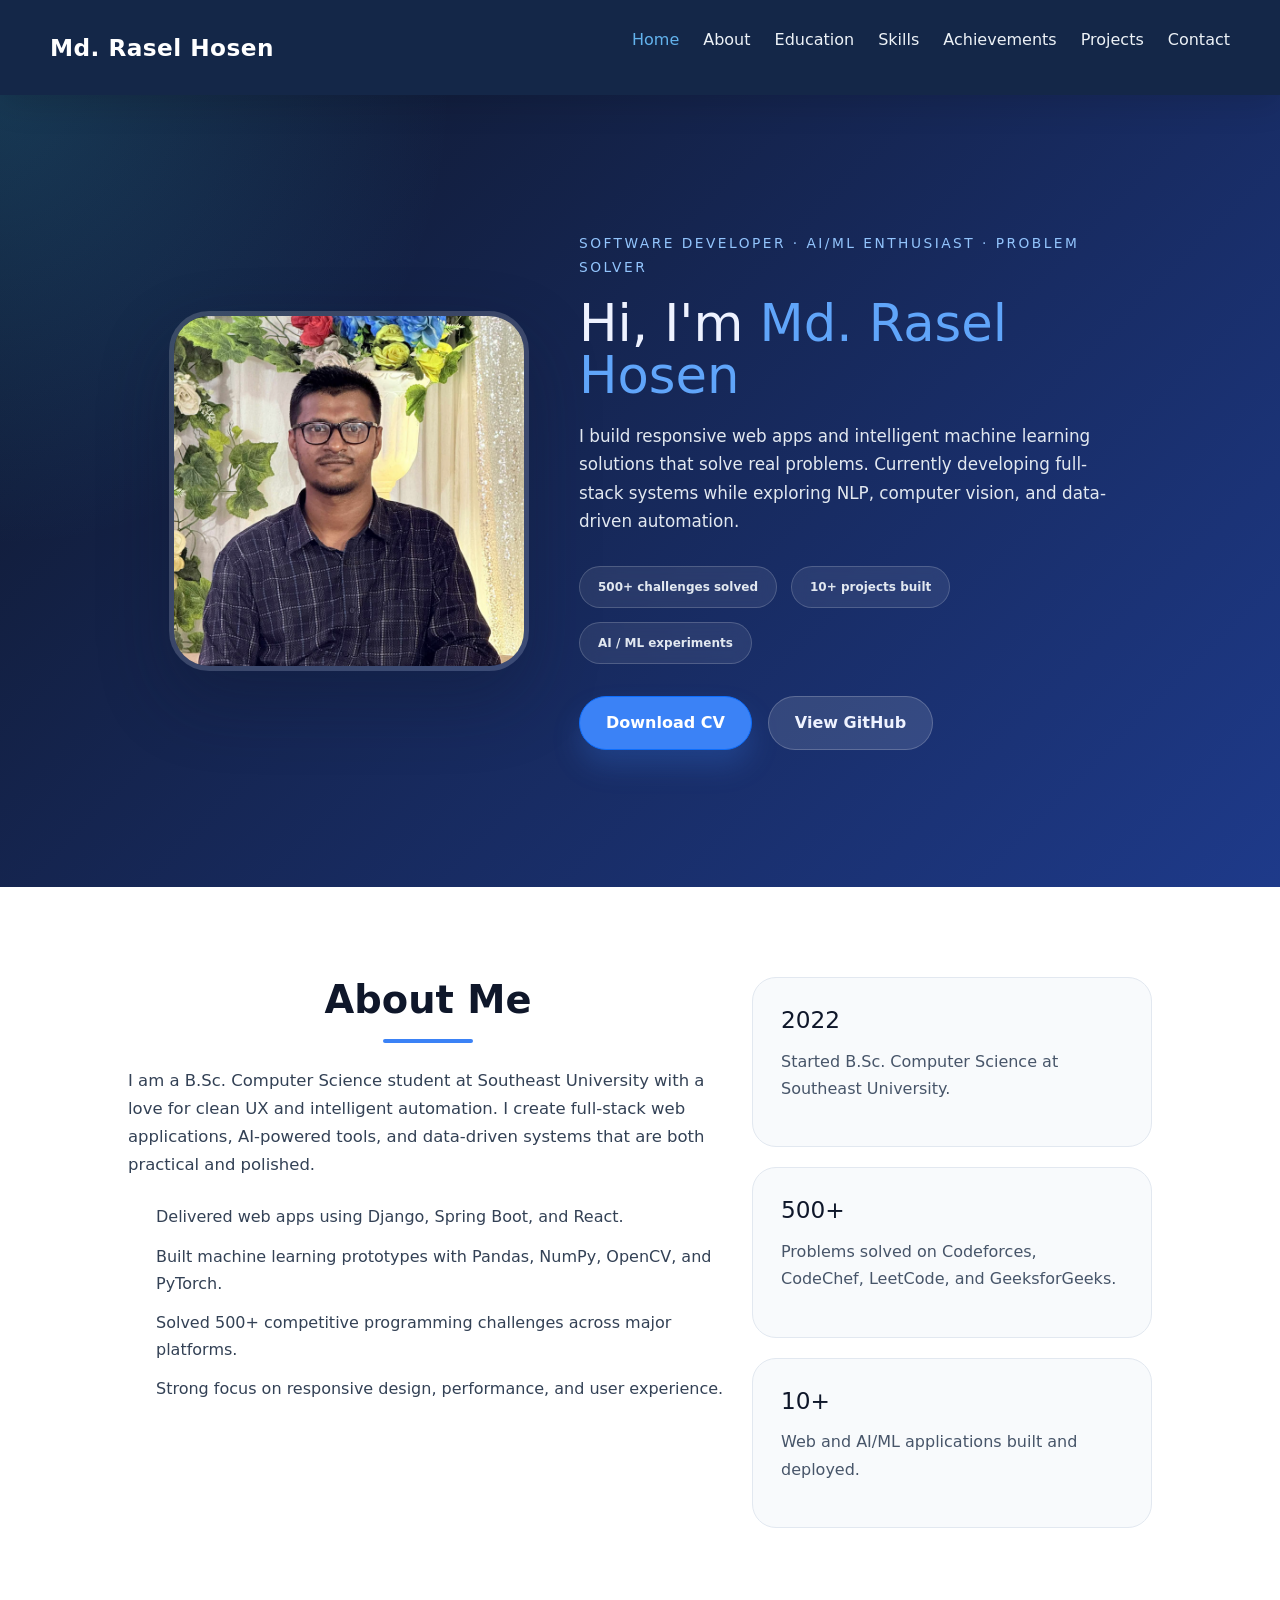
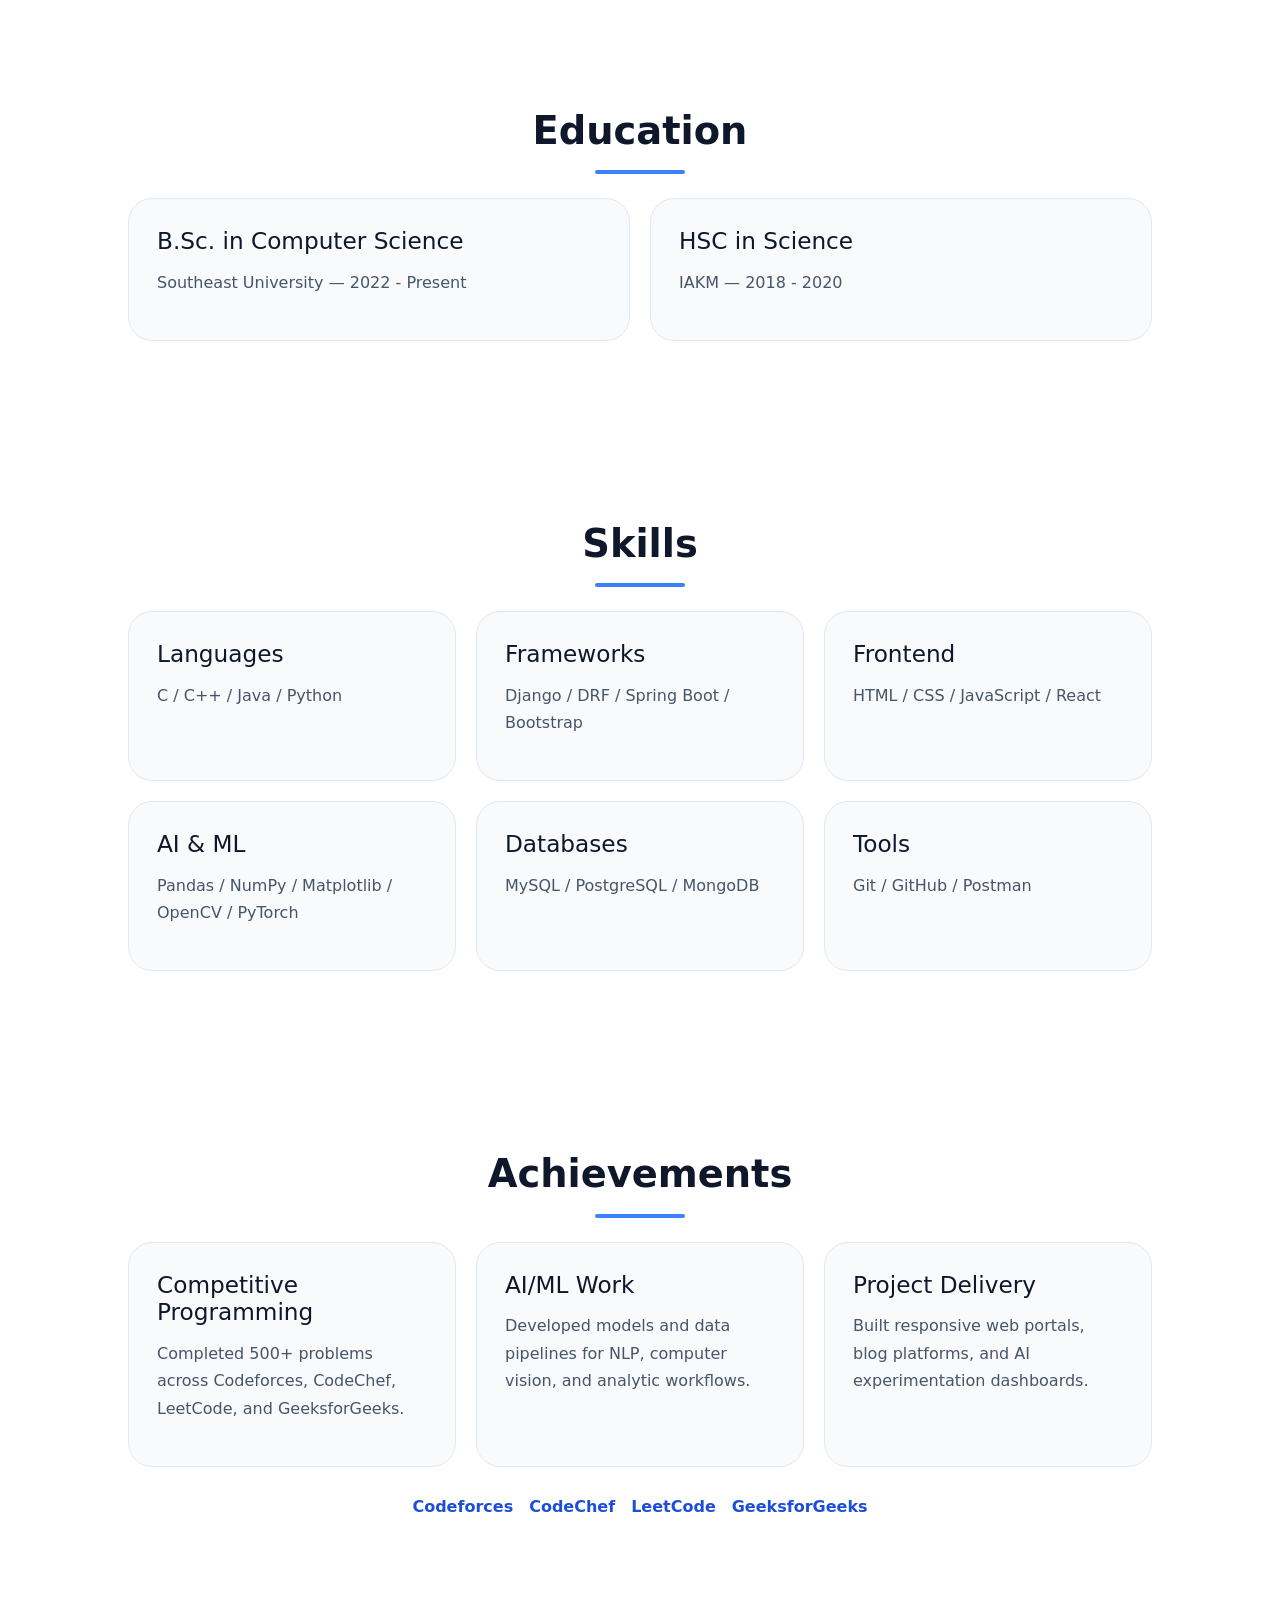
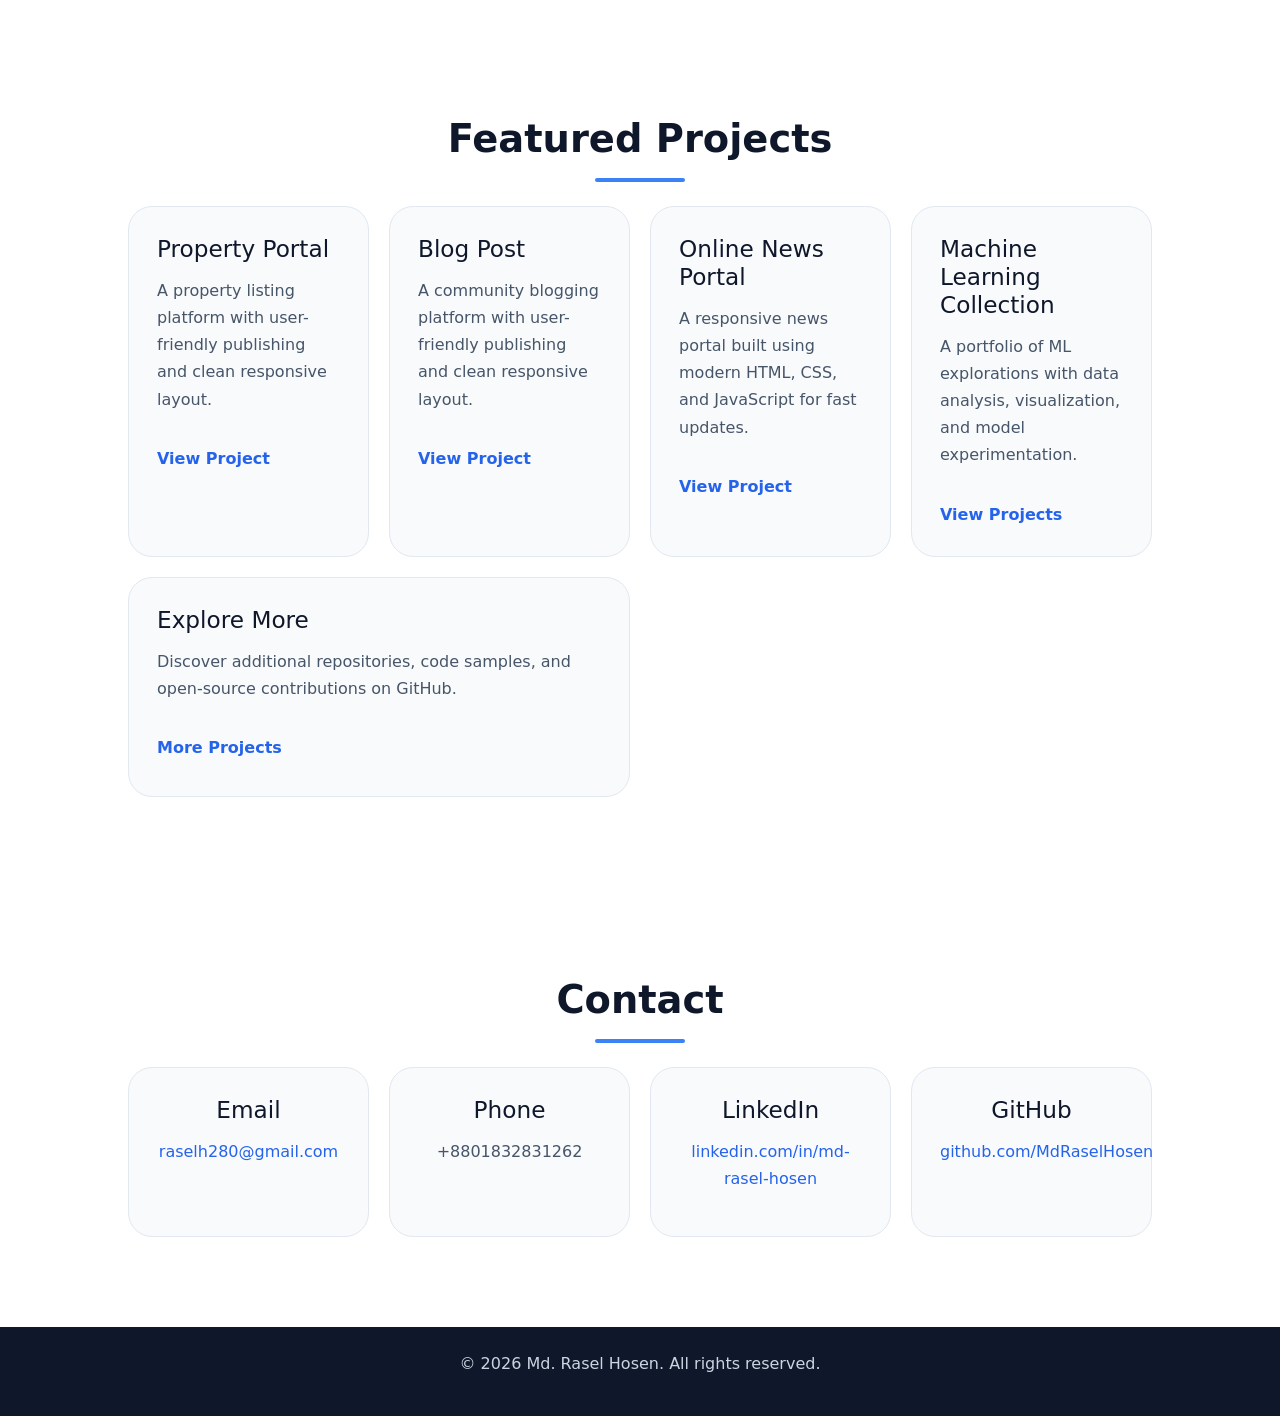
==== commit 3b2754f1: "changes UI" ====
--- a/index.html
+++ b/index.html
@@ -15,7 +15,8 @@
       <div class="logo">Md. Rasel Hosen</div>
       <div class="menu-icon" id="menu-icon">&#9776;</div>
       <ul class="nav-links" id="nav-links">
-        <li><a href="#home" class="active">About</a></li>
+        <li><a href="#home" class="active">Home</a></li>
+        <li><a href="#about">About</a></li>
         <li><a href="#education">Education</a></li>
         <li><a href="#skills">Skills</a></li>
         <li><a href="#achievement">Achievements</a></li>
@@ -29,174 +30,186 @@
   <section id="home" class="section home home-section">
     <div class="home-container">
       <div class="home-left">
-        <img src="profile.png" alt="Project X" loading="lazy">
+        <img src="profile.png" alt="Md Rasel Hosen" loading="lazy">
       </div>
 
       <div class="home-right">
+        <p class="eyebrow">Software Developer · AI/ML Enthusiast · Problem Solver</p>
         <h1>Hi, I'm <span class="highlight">Md. Rasel Hosen</span></h1>
+        <p class="hero-copy">
+          I build responsive web apps and intelligent machine learning solutions that solve real problems.
+          Currently developing full-stack systems while exploring NLP, computer vision, and data-driven automation.
+        </p>
+
+        <div class="hero-badges">
+          <div class="badge"><strong>500+</strong> challenges solved</div>
+          <div class="badge"><strong>10+</strong> projects built</div>
+          <div class="badge"><strong>AI / ML</strong> experiments</div>
+        </div>
+
+        <div class="hero-actions">
+          <a href="MdRaselHosenCV.pdf" download="Md_Rasel_Hosen_CV.pdf" class="btn btn-primary">Download CV</a>
+          <a href="https://github.com/MdRaselHosen" target="_blank" class="btn btn-secondary">View GitHub</a>
+        </div>
+      </div>
+    </div>
+  </section>
+
+  <section id="about" class="section about">
+    <div class="section-grid">
+      <div class="about-copy">
+        <h2>About Me</h2>
         <p>
-        <h2 class="typing">I'm a passionate Web Developer and AI/ML Engineer</h2>
+          I am a B.Sc. Computer Science student at Southeast University with a love for clean UX and intelligent automation.
+          I create full-stack web applications, AI-powered tools, and data-driven systems that are both practical and polished.
         </p>
-        <a href="MdRaselHosenCV.pdf" download="Md_Rasel_Hosen_CV.pdf" class="btn">Download CV</a>
+        <ul>
+          <li>Delivered web apps using Django, Spring Boot, and React.</li>
+          <li>Built machine learning prototypes with Pandas, NumPy, OpenCV, and PyTorch.</li>
+          <li>Solved 500+ competitive programming challenges across major platforms.</li>
+          <li>Strong focus on responsive design, performance, and user experience.</li>
+        </ul>
+      </div>
+      <div class="about-stats">
+        <div class="stat-card">
+          <h3>2022</h3>
+          <p>Started B.Sc. Computer Science at Southeast University.</p>
+        </div>
+        <div class="stat-card">
+          <h3>500+</h3>
+          <p>Problems solved on Codeforces, CodeChef, LeetCode, and GeeksforGeeks.</p>
+        </div>
+        <div class="stat-card">
+          <h3>10+</h3>
+          <p>Web and AI/ML applications built and deployed.</p>
+        </div>
       </div>
     </div>
   </section>
 
   <section id="education" class="section education">
     <h2>Education</h2>
-    <div class="edu-item">
-      <h3>B.Sc. in Computer Science</h3>
-      <p>Southeast University — 2022 - Present</p>
-    </div>
-    <div class="edu-item">
-      <h3>HSC in Science</h3>
-      <p>IAKM — 2018 - 2020</p>
-    </div>
-  </section>
-
-  <!-- <section id="skills" class="section skills">
-      <h2>Skills</h2>
-      <ul>
-        <li>Programming Languages: C/C++ / Java / Python</li>
-        <li>Frameworks: Django / Django Rest Framework / Spring Boot</li>
-        <li>Frontend: HTML / CSS / Bootstrap / React</li>
-        <li>Database: MySQL / PostgresSQL / MongoDB</li>
-        <li>AI/ML Libraries: Pandas / Numpy / Matplotlib / Matplotlib / Pytorch</li>
-        <li>Tools: Git / GitHub / Postman</li>
-        <li>Operating System: Windows / MacOS</li>
-
-      </ul>
-    </section> -->
-  <section id="skills" class="section skills py-5">
-    <div class="container">
-      <h2 class="text-center mb-4">Skills</h2>
-
-      <div class="row g-3">
-        <!-- Programming Languages -->
-        <div class="col-md-4 col-sm-6">
-          <div class="card h-100 text-center">
-            <div class="card-body">
-              <h6 class="card-title">Programming Languages</h6>
-              <p class="card-text">C / C++ / Java / Python</p>
-            </div>
-          </div>
-        </div>
-
-        <!-- Frameworks -->
-        <div class="col-md-4 col-sm-6">
-          <div class="card h-100 text-center">
-            <div class="card-body">
-              <h6 class="card-title">Frameworks</h6>
-              <p class="card-text">Django / DRF / Spring Boot</p>
-            </div>
-          </div>
-        </div>
-
-        <!-- Frontend -->
-        <div class="col-md-4 col-sm-6">
-          <div class="card h-100 text-center">
-            <div class="card-body">
-              <h6 class="card-title">Frontend</h6>
-              <p class="card-text">HTML / CSS / Bootstrap / React</p>
-            </div>
-          </div>
-        </div>
-
-        <!-- Database -->
-        <div class="col-md-4 col-sm-6">
-          <div class="card h-100 text-center">
-            <div class="card-body">
-              <h6 class="card-title">Database</h6>
-              <p class="card-text">MySQL / PostgreSQL / MongoDB</p>
-            </div>
-          </div>
-        </div>
-
-        <!-- AI/ML -->
-        <div class="col-md-4 col-sm-6">
-          <div class="card h-100 text-center">
-            <div class="card-body">
-              <h6 class="card-title">AI / ML Libraries</h6>
-              <p class="card-text">Pandas / NumPy / Matplotlib / PyTorch</p>
-            </div>
-          </div>
-        </div>
-
-        <!-- Tools -->
-        <div class="col-md-4 col-sm-6">
-          <div class="card h-100 text-center">
-            <div class="card-body">
-              <h6 class="card-title">Tools</h6>
-              <p class="card-text">Git / GitHub / Postman</p>
-            </div>
-          </div>
-        </div>
-
-        <!-- OS -->
-        <div class="col-md-4 col-sm-6 mx-auto">
-          <div class="card h-100 text-center">
-            <div class="card-body">
-              <h6 class="card-title">Operating System</h6>
-              <p class="card-text">Windows / macOS</p>
-            </div>
-          </div>
-        </div>
-      </div>
-    </div>
-  </section>
+    <div class="education-grid">
+      <div class="edu-item">
+        <h3>B.Sc. in Computer Science</h3>
+        <p>Southeast University — 2022 - Present</p>
+      </div>
+      <div class="edu-item">
+        <h3>HSC in Science</h3>
+        <p>IAKM — 2018 - 2020</p>
+      </div>
+    </div>
+  </section>
+
+  <section id="skills" class="section skills">
+    <h2>Skills</h2>
+    <div class="skills-grid">
+      <div class="skill-card">
+        <h3>Languages</h3>
+        <p>C / C++ / Java / Python</p>
+      </div>
+      <div class="skill-card">
+        <h3>Frameworks</h3>
+        <p>Django / DRF / Spring Boot / Bootstrap</p>
+      </div>
+      <div class="skill-card">
+        <h3>Frontend</h3>
+        <p>HTML / CSS / JavaScript / React</p>
+      </div>
+      <div class="skill-card">
+        <h3>AI & ML</h3>
+        <p>Pandas / NumPy / Matplotlib / OpenCV / PyTorch</p>
+      </div>
+      <div class="skill-card">
+        <h3>Databases</h3>
+        <p>MySQL / PostgreSQL / MongoDB</p>
+      </div>
+      <div class="skill-card">
+        <h3>Tools</h3>
+        <p>Git / GitHub / Postman</p>
+      </div>
+    </div>
+  </section>
+
   <section id="achievement" class="section achievement">
     <h2>Achievements</h2>
-    <ul>
-      <li>Solved 500+ problem in various sites. <a href="https://codeforces.com/profile/Rasel_hosen">Codeforces </a>
-        <a href="https://www.codechef.com/users/raselhosen">Codechef </a>
-        <a href="https://leetcode.com/u/raselh280/">Leetcode </a>
-        <a href="https://www.geeksforgeeks.org/profile/raselh280?tab=activity">GeekforGeeks</a>
-      </li>
-    </ul>
+    <div class="achievement-list">
+      <div class="achievement-card">
+        <h3>Competitive Programming</h3>
+        <p>Completed 500+ problems across Codeforces, CodeChef, LeetCode, and GeeksforGeeks.</p>
+      </div>
+      <div class="achievement-card">
+        <h3>AI/ML Work</h3>
+        <p>Developed models and data pipelines for NLP, computer vision, and analytic workflows.</p>
+      </div>
+      <div class="achievement-card">
+        <h3>Project Delivery</h3>
+        <p>Built responsive web portals, blog platforms, and AI experimentation dashboards.</p>
+      </div>
+    </div>
+    <p class="achievement-links">
+      <a href="https://codeforces.com/profile/Rasel_hosen" target="_blank">Codeforces</a>
+      <a href="https://www.codechef.com/users/raselhosen" target="_blank">CodeChef</a>
+      <a href="https://leetcode.com/u/raselh280/" target="_blank">LeetCode</a>
+      <a href="https://www.geeksforgeeks.org/profile/raselh280?tab=activity" target="_blank">GeeksforGeeks</a>
+    </p>
   </section>
 
   <section id="projects" class="section projects">
-    <h2>Projects</h2>
+    <h2>Featured Projects</h2>
     <div class="project-list">
       <div class="project-card">
+        <h3>Property Portal</h3>
+        <p>A property listing platform with user-friendly publishing and clean responsive layout.</p>
+        <a href="https://github.com/MdRaselHosen/Property.git" target="_blank">View Project</a>
+      </div>
+      <div class="project-card">
         <h3>Blog Post</h3>
-        <p>A system where everyone can post their blogs.</p>
+        <p>A community blogging platform with user-friendly publishing and clean responsive layout.</p>
         <a href="https://github.com/MdRaselHosen/BlogPost.git" target="_blank">View Project</a>
       </div>
       <div class="project-card">
         <h3>Online News Portal</h3>
-        <p>Online news portal using HTML,CSS and JS</p>
+        <p>A responsive news portal built using modern HTML, CSS, and JavaScript for fast updates.</p>
         <a href="https://github.com/MdRaselHosen/Online-News-Portal.git" target="_blank">View Project</a>
       </div>
       <div class="project-card">
-        <h3>Machine Learning Projects</h3>
-        <p>Some Machine learning projects using pandas,numpy,matplotlib libraries</p>
+        <h3>Machine Learning Collection</h3>
+        <p>A portfolio of ML explorations with data analysis, visualization, and model experimentation.</p>
         <a href="https://github.com/MdRaselHosen?tab=repositories" target="_blank">View Projects</a>
       </div>
-      <div class="project-card">
-        <br>
-        <br>
-        <a href="https://github.com/MdRaselHosen?tab=repositories" target="_blank">View More Projects</a>
+      <div class="project-card project-card-more">
+        <h3>Explore More</h3>
+        <p>Discover additional repositories, code samples, and open-source contributions on GitHub.</p>
+        <a href="https://github.com/MdRaselHosen?tab=repositories" target="_blank">More Projects</a>
       </div>
     </div>
   </section>
 
   <section id="contact" class="section contact">
     <h2>Contact</h2>
-    <p>Email: raselh280@gmail.com</p>
-    <p>Phone: +8801832831262</p>
-    <p>
-      GitHub:
-      <a href="https://github.com/MdRaselHosen">github.com/MdRaselHosen</a>
-    </p>
-    <p>
-      LinkedIn:
-      <a href="https://www.linkedin.com/in/md-rasel-hosen-8171b42b6/">linkedin.com/Md Rasel Hosen</a>
-    </p>
+    <div class="contact-grid">
+      <div>
+        <h3>Email</h3>
+        <p><a href="mailto:raselh280@gmail.com">raselh280@gmail.com</a></p>
+      </div>
+      <div>
+        <h3>Phone</h3>
+        <p>+8801832831262</p>
+      </div>
+      <div>
+        <h3>LinkedIn</h3>
+        <p><a href="https://www.linkedin.com/in/md-rasel-hosen-8171b42b6/" target="_blank">linkedin.com/in/md-rasel-hosen</a></p>
+      </div>
+      <div>
+        <h3>GitHub</h3>
+        <p><a href="https://github.com/MdRaselHosen" target="_blank">github.com/MdRaselHosen</a></p>
+      </div>
+    </div>
   </section>
 
   <footer>
-    <p>&copy; 2025 Md. Rasel Hosen. All rights reserved.</p>
+    <p>&copy; 2026 Md. Rasel Hosen. All rights reserved.</p>
   </footer>
 
   <script>
--- a/style.css
+++ b/style.css
@@ -9,26 +9,35 @@
   scroll-behavior: smooth;
 }
 
-/* Body */
 body {
-  font-family: Arial, sans-serif;
-  background: #f9f9f9;
-  color: #333;
-  line-height: 1.6;
-}
-
-/* Navbar */
+  font-family: "Inter", system-ui, -apple-system, BlinkMacSystemFont, "Segoe UI", sans-serif;
+  background: #f3f7fb;
+  color: #1b1d23;
+  line-height: 1.7;
+}
+
+a {
+  color: inherit;
+}
+
+img {
+  max-width: 100%;
+  display: block;
+}
+
 header {
-  background: #063351;
+  background: rgba(8, 28, 63, 0.95);
   color: #fff;
-  padding: 15px 0;
+  padding: 18px 0;
   position: sticky;
   top: 0;
   z-index: 1000;
+  box-shadow: 0 10px 30px rgba(0, 0, 0, 0.12);
 }
 
 .navbar {
-  width: 90%;
+  width: 94%;
+  max-width: 1180px;
   margin: auto;
   display: flex;
   justify-content: space-between;
@@ -36,278 +45,400 @@
 }
 
 .logo {
-  font-size: 1.5rem;
-  font-weight: bold;
+  font-size: 1.45rem;
+  font-weight: 700;
+  letter-spacing: 0.02em;
 }
 
 .nav-links {
   list-style: none;
   display: flex;
-  gap: 20px;
+  gap: 24px;
 }
 
 .nav-links li a {
-  color: #fff;
+  color: #edf2f7;
   text-decoration: none;
   font-weight: 500;
-  padding-bottom: 3px;
-}
-
-.nav-links li a:hover {
-  color: #00bcd4;
-}
-
+  transition: color 0.25s ease;
+}
+
+.nav-links li a:hover,
 .nav-links li a.active {
-  color: #ffeb3b;
-  border-bottom: 2px solid #ffeb3b;
-  transition: 0.3s;
+  color: #63b3ed;
 }
 
 .menu-icon {
   display: none;
-  font-size: 28px;
+  font-size: 30px;
   cursor: pointer;
-  color: white;
+  color: #fff;
 }
 
 .section {
   width: 100%;
-  padding: 80px 10%;
+  padding: 90px 10%;
   box-sizing: border-box;
-  min-height:80vh;
-  display: flex;
-  justify-content: center;
-}
-
+}
 
 .home {
-  background: linear-gradient(to right, #00bcd4, #2196f3);
-  color: white;
-  text-align: center;
-  padding: 120px 20px;
-}
-.home-section{
-  min-height: 80vh;
+  background: radial-gradient(circle at top left, rgba(56, 189, 248, 0.2), transparent 30%),
+              linear-gradient(135deg, #0f172a 0%, #1e3a8a 100%);
+  color: #eef2ff;
+  overflow: hidden;
+}
+
+.home-section {
   display: flex;
   align-items: center;
   justify-content: center;
-  background: linear-gradient(to right, #00bcd4, #2196f3);
-}
-.home-container{
-  display:flex;
-  align-items:center;
-  justify-content:space-between;
-  gap:50px;
-  width: 90%;
-  max-width: 1100px;
-}
-.home-left img{
-  width: 280px;
-  height: 280px;
-  border-radius: 50%;
-  object-fit:cover;
-  box-shadow: 0 4px 15px rgba(0,0,0,0.2);
-}
-.home-right h1{
-  font-size: 2.8rem;
-  margin-bottom: 15px;
-}
-.home-right h2{
-  font-size: 1.5rem;
-  margin-bottom: 15px;
-  color:#0077ff;
-  min-height: 40px;
-}
-.home-right p{
-  font-size: 1.1rem;
+  min-height: 88vh;
+}
+
+.home-container {
+  display: flex;
+  align-items: center;
+  justify-content: space-between;
+  gap: 50px;
+  width: 92%;
+  max-width: 1180px;
+}
+
+.home-left {
+  flex: 0 0 360px;
+}
+
+.home-left img {
+  width: 360px;
+  height: 360px;
+  border-radius: 40px;
+  object-fit: cover;
+  border: 5px solid rgba(255, 255, 255, 0.16);
+  box-shadow: 0 30px 70px rgba(15, 23, 42, 0.32);
+}
+
+.home-right {
+  flex: 1;
+}
+
+.eyebrow {
+  display: inline-block;
+  margin-bottom: 18px;
+  color: #93c5fd;
+  text-transform: uppercase;
+  letter-spacing: 0.18em;
+  font-size: 0.86rem;
+}
+
+.home-right h1 {
+  font-size: clamp(2.8rem, 4vw, 4.5rem);
   margin-bottom: 20px;
-  color: #333;
-}
-.highlight{
-  color: #0077ff;
-}
-
-.home h1 span {
-  color: #ffeb3b;
+  line-height: 1.02;
+}
+
+.hero-copy {
+  max-width: 640px;
+  margin-bottom: 30px;
+  color: #e2e8f0;
+  font-size: 1.05rem;
+}
+
+.highlight {
+  color: #60a5fa;
+}
+
+.hero-badges {
+  display: flex;
+  flex-wrap: wrap;
+  gap: 14px;
+  margin-bottom: 32px;
+}
+
+.badge {
+  background: rgba(255, 255, 255, 0.08);
+  backdrop-filter: blur(8px);
+  border: 1px solid rgba(255, 255, 255, 0.18);
+  border-radius: 999px;
+  color: #e2e8f0;
+  padding: 14px 18px;
+  font-weight: 600;
+}
+
+.hero-actions {
+  display: flex;
+  flex-wrap: wrap;
+  gap: 16px;
 }
 
 .btn {
-  display: inline-block;
-  padding: 10px 20px;
-  margin-top: 20px;
-  background: #0077ff;
+  display: inline-flex;
+  align-items: center;
+  justify-content: center;
+  padding: 14px 26px;
+  border-radius: 999px;
+  font-weight: 700;
+  text-decoration: none;
+  transition: transform 0.25s ease, box-shadow 0.25s ease, background-color 0.25s ease;
+}
+
+.btn:hover {
+  transform: translateY(-2px);
+}
+
+.btn-primary {
+  background: #3b82f6;
   color: #fff;
+  box-shadow: 0 16px 28px rgba(59, 130, 246, 0.22);
+}
+
+.btn-secondary {
+  background: rgba(255, 255, 255, 0.12);
+  color: #eef2ff;
+  border: 1px solid rgba(255, 255, 255, 0.2);
+}
+
+.about,
+.education,
+.skills,
+.achievement,
+.projects,
+.contact {
+  background: #fff;
+}
+
+.section h2 {
+  font-size: clamp(2.2rem, 3vw, 3.4rem);
+  font-weight: 800;
+  margin-bottom: 24px;
+  color: #0f172a;
+  text-align: center;
+  position: relative;
+}
+
+.section h2::after {
+  content: '';
+  width: 90px;
+  height: 4px;
+  background: #3b82f6;
+  display: block;
+  margin: 16px auto 0;
+  border-radius: 999px;
+}
+
+.section-grid,
+.education-grid,
+.skills-grid,
+.achievement-list,
+.project-list,
+.contact-grid {
+  display: grid;
+  gap: 24px;
+}
+
+.section-grid {
+  grid-template-columns: 1.5fr 1fr;
+  align-items: flex-start;
+}
+
+.about-copy p {
+  max-width: 680px;
+  margin-bottom: 24px;
+  color: #334155;
+  font-size: 1.03rem;
+}
+
+.about-copy ul {
+  list-style: none;
+  padding-left: 0;
+  display: grid;
+  gap: 12px;
+}
+
+.about-copy ul li {
+  position: relative;
+  padding-left: 28px;
+  color: #334155;
+}
+
+.about-copy ul li::before {
+  content: "";
+  position: absolute;
+  left: 0;
+  top: 0;
+  color: #3b82f6;
+}
+
+.about-stats,
+.skills-grid,
+.achievement-list,
+.project-list,
+.contact-grid,
+.education-grid {
+  display: grid;
+  gap: 20px;
+}
+
+.stat-card,
+.skill-card,
+.achievement-card,
+.project-card,
+.education .edu-item,
+.contact-grid > div {
+  background: #f8fafc;
+  border: 1px solid #e2e8f0;
+  border-radius: 24px;
+  padding: 28px;
+  transition: transform 0.25s ease, box-shadow 0.25s ease;
+}
+
+.stat-card:hover,
+.skill-card:hover,
+.achievement-card:hover,
+.project-card:hover,
+.education .edu-item:hover,
+.contact-grid > div:hover {
+  transform: translateY(-4px);
+  box-shadow: 0 20px 40px rgba(15, 23, 42, 0.08);
+}
+
+.stat-card h3,
+.skill-card h3,
+.achievement-card h3,
+.project-card h3,
+.education .edu-item h3,
+.contact-grid h3 {
+  font-size: 1.45rem;
+  margin-bottom: 14px;
+  color: #0f172a;
+}
+
+.stat-card p,
+.skill-card p,
+.achievement-card p,
+.project-card p,
+.education .edu-item p,
+.contact-grid p {
+  color: #475569;
+  line-height: 1.7;
+}
+
+.education-grid {
+  grid-template-columns: repeat(2, minmax(0, 1fr));
+}
+
+.skills-grid {
+  grid-template-columns: repeat(3, minmax(0, 1fr));
+}
+
+.achievement-list {
+  grid-template-columns: repeat(3, minmax(0, 1fr));
+}
+
+.project-list {
+  grid-template-columns: repeat(4, minmax(240px, 1fr));
+}
+
+.project-card {
+  min-height: 220px;
+}
+
+.project-card.project-card-more {
+  grid-column: span 2;
+}
+
+.project-card a {
+  display: inline-flex;
+  margin-top: 16px;
+  color: #2563eb;
   text-decoration: none;
-  border-radius: 30px;
-  font-weight: bold;
-  transition: 0.3s;
-}
-.btn:hover{
-  background: #005fcb;
-}
-@media (max-width: 768px) {
+  font-weight: 700;
+}
+
+.achievement-links {
+  display: flex;
+  flex-wrap: wrap;
+  justify-content: center;
+  gap: 16px;
+  margin-top: 26px;
+}
+
+.achievement-links a {
+  color: #1d4ed8;
+  text-decoration: none;
+  font-weight: 600;
+}
+
+.contact-grid {
+  grid-template-columns: repeat(4, minmax(0, 1fr));
+}
+
+.contact-grid > div {
+  text-align: center;
+}
+
+.contact-grid a {
+  color: #2563eb;
+  text-decoration: none;
+}
+
+footer {
+  background: #0f172a;
+  color: #cbd5e1;
+  text-align: center;
+  padding: 23px 0;
+}
+
+@media (max-width: 1100px) {
+  .section-grid,
+  .education-grid,
+  .skills-grid,
+  .achievement-list,
+  .project-list,
+  .contact-grid {
+    grid-template-columns: 1fr;
+  }
+
   .home-container {
     flex-direction: column;
     text-align: center;
   }
 
+  .home-left,
+  .home-right {
+    width: 100%;
+  }
+
   .home-left img {
-    width: 200px;
-    height: 200px;
-  }
-
-  .home-right h1 {
-    font-size: 2rem;
-  }
-
-  .home-right h2 {
-    font-size: 1.2rem;
-  }
-}
-
-#education,
-#skills,
-#projects,
-#contact,
-#achievement{
-  text-align:center;
-  display:flex;
-  flex-direction:column;
-  align-items:center;
-  justify-content:center;
-}
-
-#education .content,
-#skills .content,
-#projects .content,
-#contact .content,
-#achievement .content{
-  max-width:800px;
-  width: 100%;
-  margin:0 auto;
-  padding: 0 20px;
-}
-
-.section h2{
-  font-size: 3rem;
-  font-weight:700;
-  margin-bottom:30px;
-  text-align:center;
-  color:#222;
-  position:relative;
-}
-.section h2::after{
-  content:'';
-  width:80px;
-  height:4px;
-  background:#0077ff;
-  display:block;
-  margin:10px auto 0;
-  border-radius: 2px;
-}
-
-
-.about {
-  background: #fff;
-  text-align: center;
-}
-
-.about p {
-  max-width: 700px;
-  margin: auto;
-}
-
-.education {
-  background: #f0f8ff;
-}
-
-.education .edu-item {
-  margin-bottom: 20px;
-}
-
-.education h3 {
-  color: #2196f3;
-}
-
-
-.skills ul {
-  list-style: none;
-  text-align: center;
-}
-
-.skills li {
-  margin: 10px 0;
-  font-size: 1.2rem;
-}
-.achievement{
-  background: #f0f8ff;
-}
-.achievement ul {
-  list-style: none;
-  text-align: center;
-}
-
-.achievement li {
-  margin: 10px 0;
-  font-size: 1.2rem;
-}
-
-.achievement li a{
-  color: #2196f3;
-  text-decoration: none;
-}
-
-.projects .project-list {
-  display: grid;
-  grid-template-columns: repeat(auto-fit, minmax(250px, 1fr));
-  gap: 20px;
-}
-
-.project-card {
-  background: #fff;
-  padding: 20px;
-  border-radius: 8px;
-  box-shadow: 0 2px 8px rgba(0,0,0,0.1);
-  text-align: center;
-}
-
-.project-card a {
-  display: inline-block;
-  margin-top: 10px;
-  color: #2196f3;
-  text-decoration: none;
-  font-weight: bold;
-}
-
-.contact {
-  background: #f0f8ff;
-  text-align: center;
-}
-
-footer {
-  background: #222;
-  color: #fff;
-  text-align: center;
-  padding: 15px 0;
-}
-
-/* Responsive */
+    width: 320px;
+    height: 320px;
+    margin: 0 auto;
+  }
+}
+
 @media (max-width: 768px) {
+  header {
+    padding: 14px 0;
+  }
+
+  .navbar {
+    width: 95%;
+  }
+
   .menu-icon {
     display: block;
   }
 
   .nav-links {
     position: absolute;
-    top: 70px;
+    top: 72px;
     left: 0;
     width: 100%;
-    background: #222;
+    background: rgba(15, 23, 42, 0.98);
     flex-direction: column;
     align-items: center;
     display: none;
     gap: 20px;
-    padding: 20px 0;
+    padding: 24px 0;
   }
 
   .nav-links.show {
@@ -315,6 +446,22 @@
   }
 
   .nav-links li a {
-    font-size: 1.2rem;
-  }
-}+    font-size: 1.1rem;
+  }
+
+  .home-left img {
+    width: 260px;
+    height: 260px;
+  }
+
+  .hero-copy {
+    font-size: 1rem;
+  }
+
+  .skills-grid,
+  .achievement-list,
+  .project-list,
+  .contact-grid {
+    gap: 18px;
+  }
+}
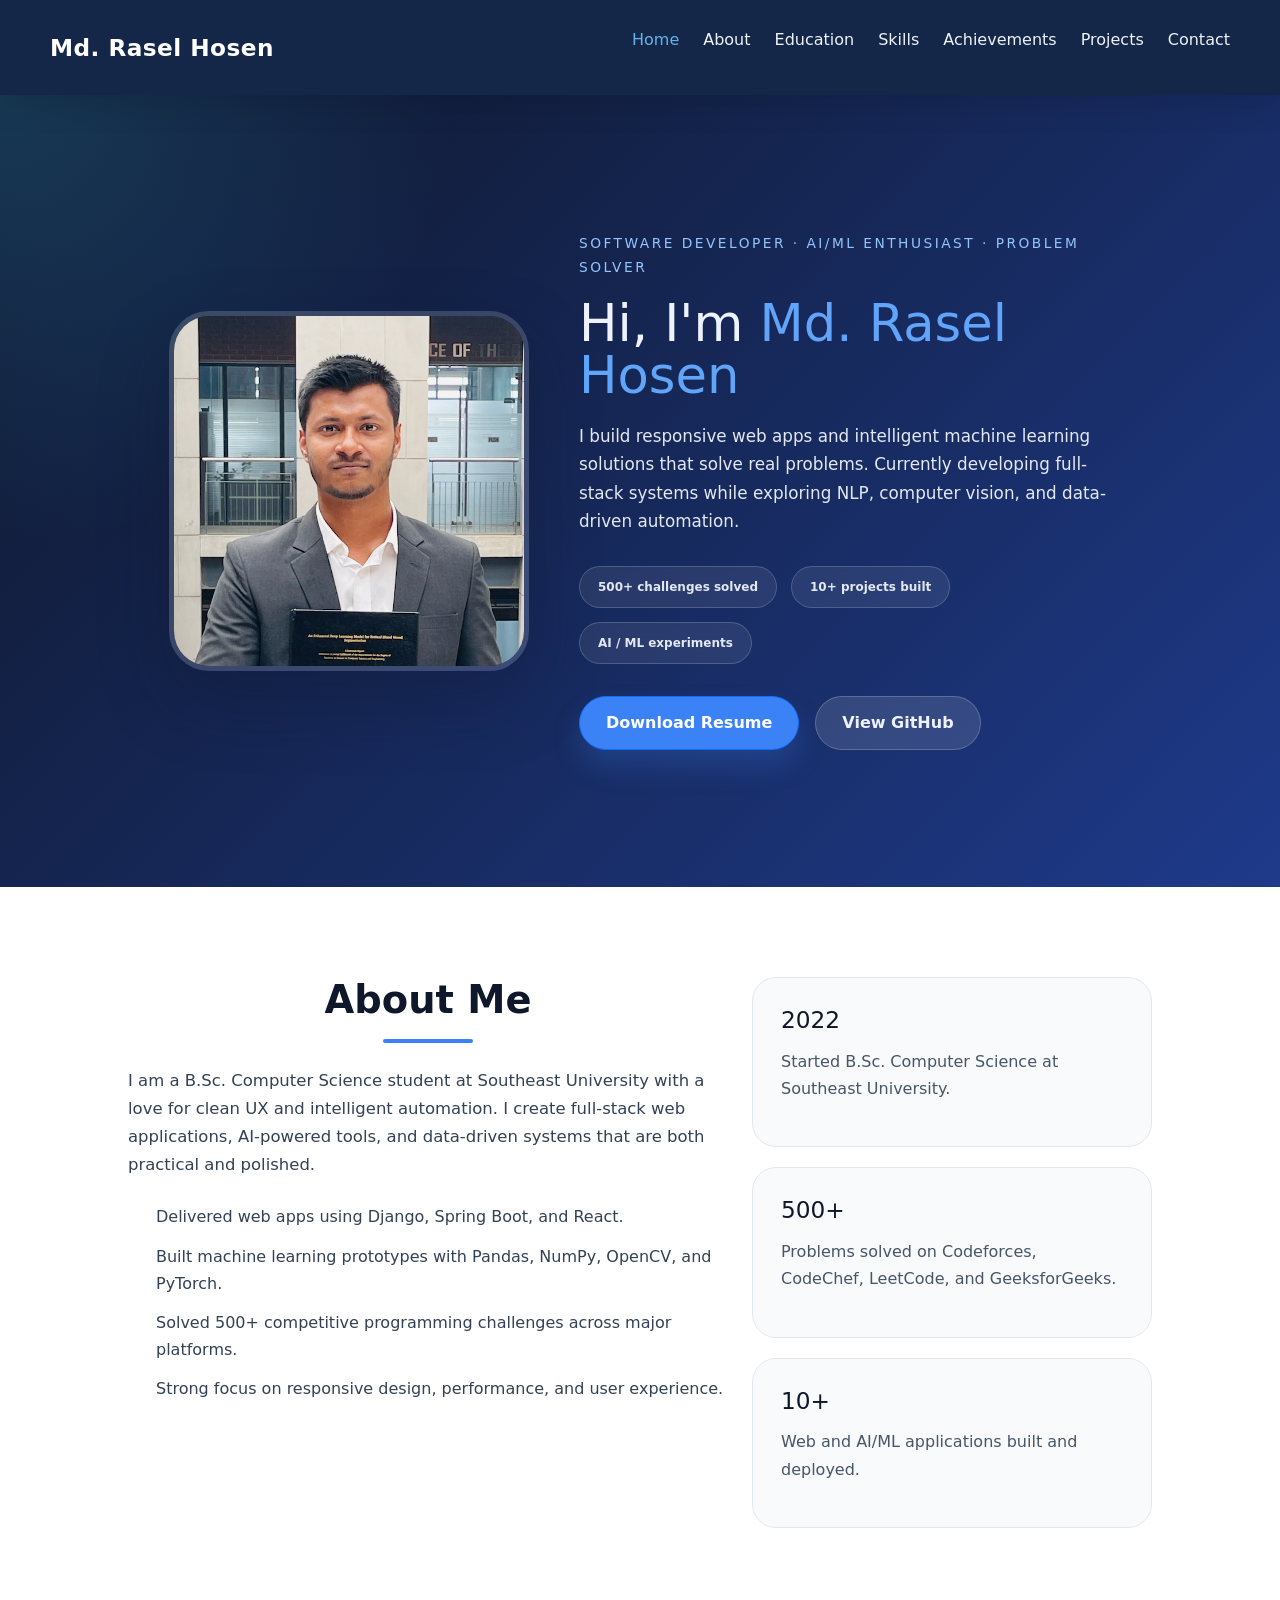
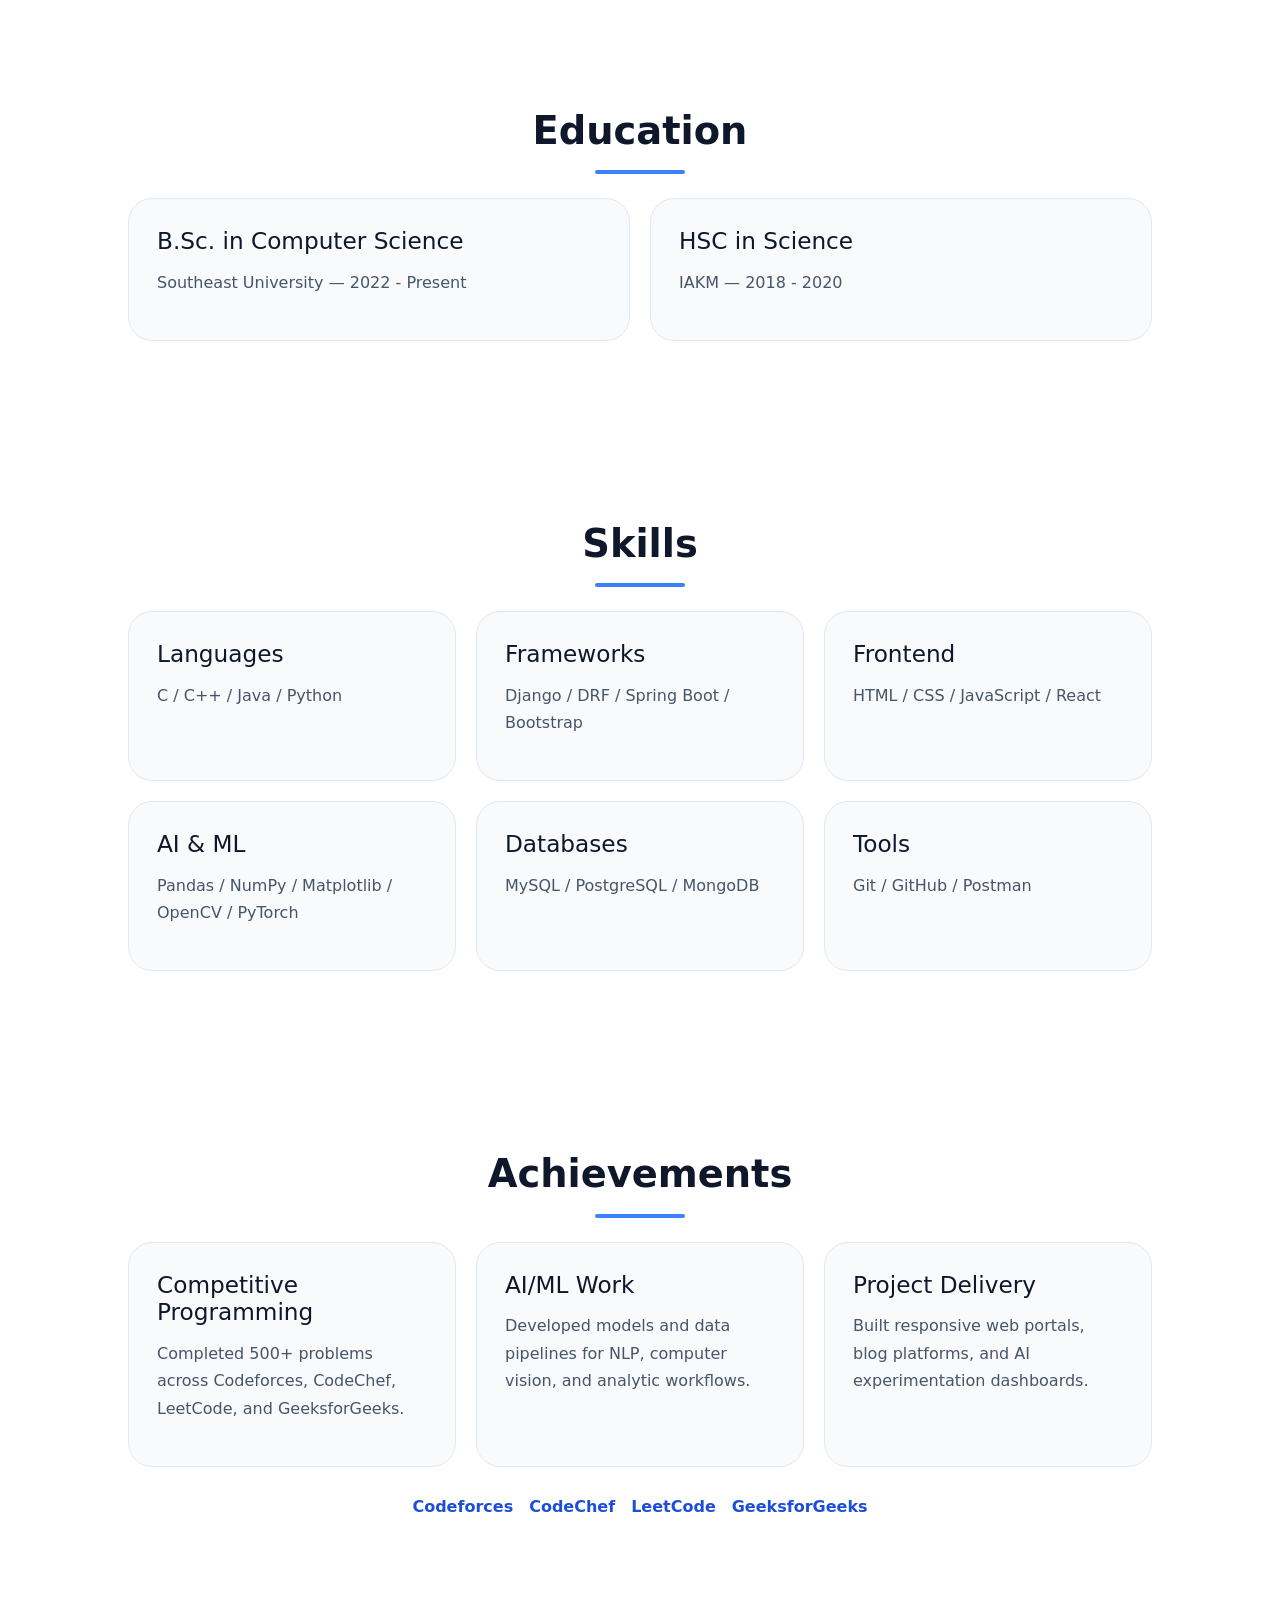
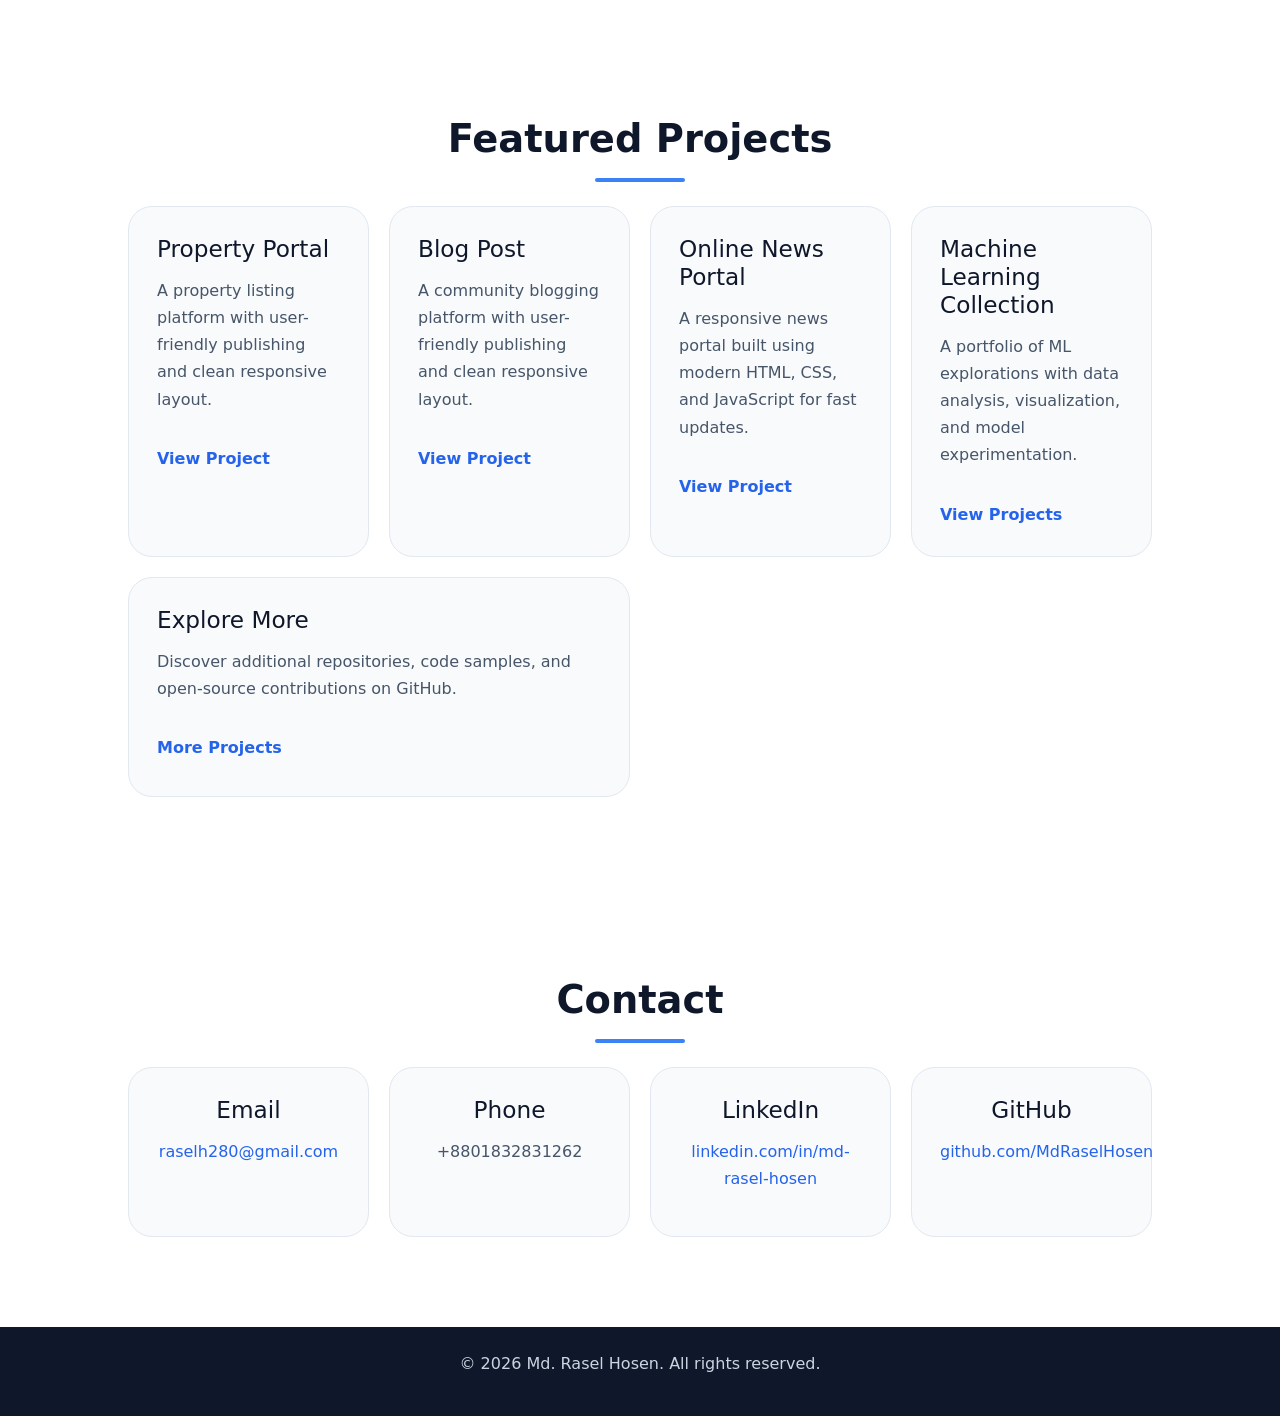
==== commit 8c1d6887: "Changes Resume" ====
--- a/index.html
+++ b/index.html
@@ -48,7 +48,7 @@
         </div>
 
         <div class="hero-actions">
-          <a href="MdRaselHosenCV.pdf" download="Md_Rasel_Hosen_CV.pdf" class="btn btn-primary">Download CV</a>
+          <a href="MdRaselHosenResume.pdf" download="MdRaselHosenResume.pdf" class="btn btn-primary">Download Resume</a>
           <a href="https://github.com/MdRaselHosen" target="_blank" class="btn btn-secondary">View GitHub</a>
         </div>
       </div>
